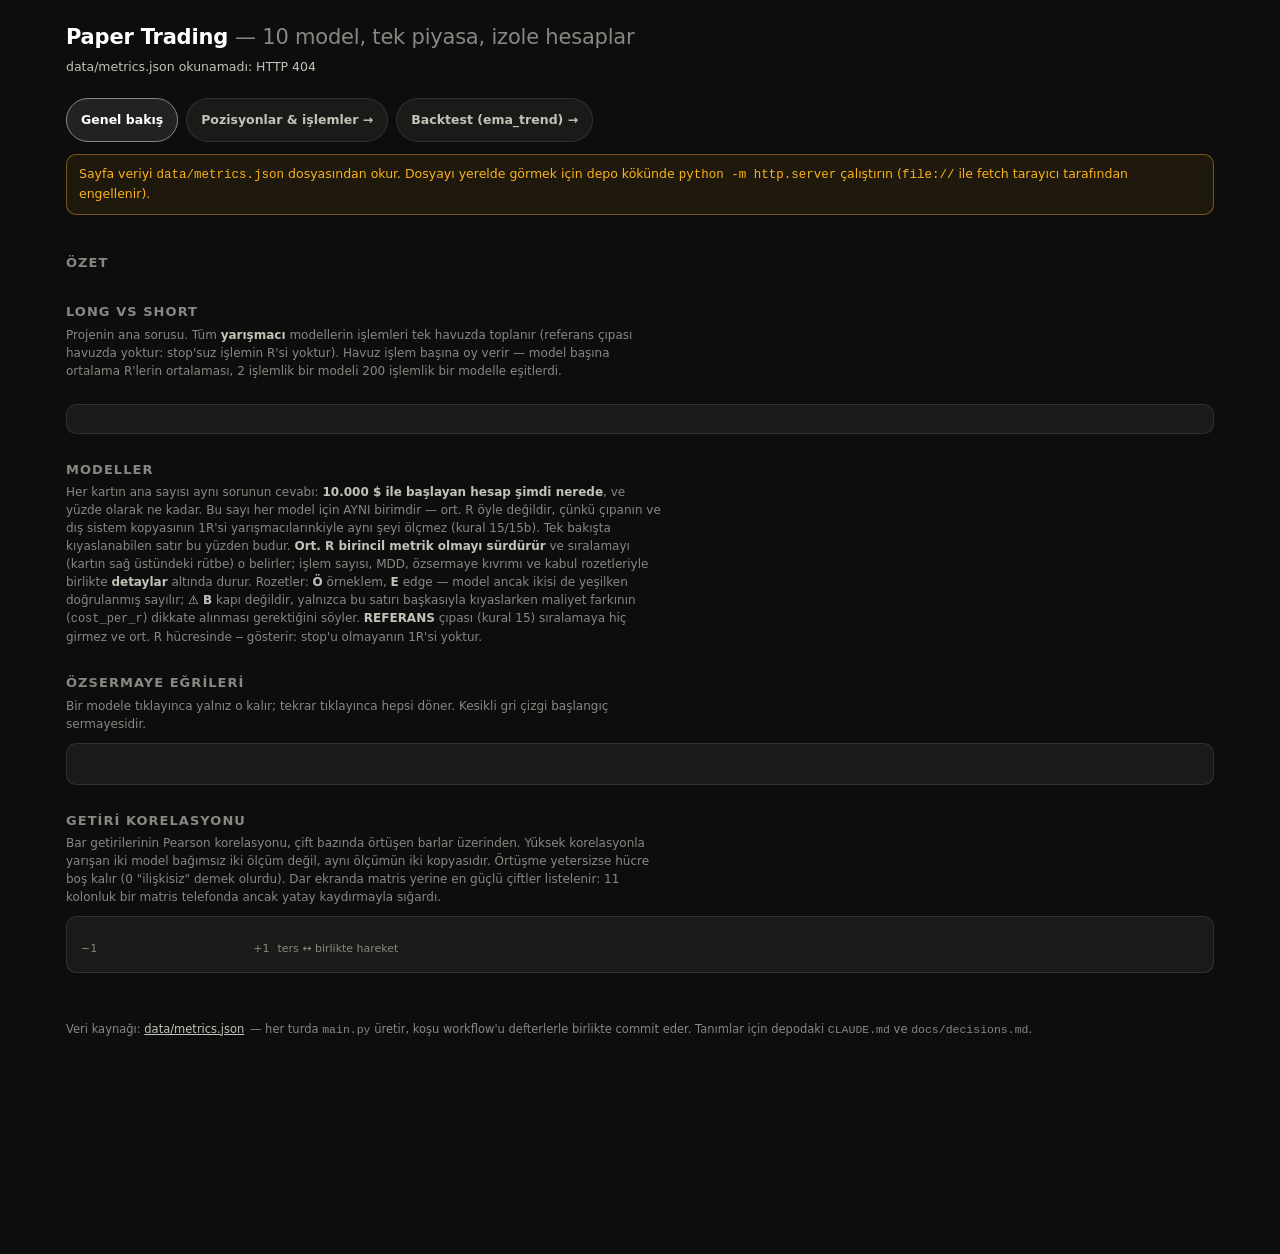
==== docs/index.html @ c072cf9b "Add crypto-paper-bot multi-strategy paper trading measurement framework Ports the project from mugia" ====
<!doctype html>
<html lang="tr">
<head>
<meta charset="utf-8">
<meta name="viewport" content="width=device-width, initial-scale=1, viewport-fit=cover">
<meta name="color-scheme" content="dark">
<meta name="theme-color" content="#0d0d0d">
<link rel="icon" href="data:,">
<title>Paper Trading — model karşılaştırması</title>
<!--
  Statik sayfa. Harici framework yok, build adımı yok, CDN yok: GitHub Pages bu
  dosyayı olduğu gibi sunar ve tek veri kaynağı kardeş dosya data/metrics.json'dır
  (main.py üretir, koşu workflow'u commit eder). Ortak tasarım dili ve yardımcılar
  kardeş dosyalarda durur (shared.css, shared.js) — iki sayfa (bu ve positions.html)
  aynı ölçümü çizer, aynı sayının iki sayfada farklı görünmesi okuyucuya iki ayrı
  ölçüm gibi gelirdi.

  Neden sıfır bağımlılık: sayfa ölçümün YÜZÜ, parçası değil. Bir grafik kütüphanesinin
  sürüm değişikliği ya da CDN kesintisi raporu okunamaz hâle getirebilmemeli; ölçüm
  zaten defterde ve JSON'da durur, burası yalnızca onu çizer.

  İKİ SEVİYE: genel bakış (tüm modeller) ve model detayı. Detay AYNI sayfadadır ve
  adresi `#model=<ad>` hash'idir — böylece tarayıcının geri tuşu, yer imi ve paylaşılan
  link çalışır. Bir yönlendirme kütüphanesi ya da ikinci bir HTML dosyası eklemek,
  "tek dosya, build adımı yok" kuralını bozmadan aynı şeyi yapamazdı.

  Renkler: 8 kategorik slot yalnızca BİLGİLİ yarışmacılara verilir. Referans çıpası
  (kural 15) ve kontrol grubu nötr gri tonlar alır — ikisi de bir "fikir" değil bir
  zemindir ve grafikte de öyle görünmeleri gerekir. Dokuzuncu model üretilmiş yeni bir
  renk almaz; ilk slotun rengini KESİKLİ çizgiyle tekrar kullanır (renk + çizgi deseni
  birlikte kimliği taşır), çünkü 8'den sonra üretilen renkler renk körlüğünde birbirinden
  ayrılamaz.

  MOBİL: yatay kaydırma yoktur. Geniş tablolar (açık pozisyonlar, korelasyon matrisi)
  dar ekranda kart/liste düzenine DÖNÜŞÜR, kaydırma çubuğuna sarılmaz: kritik kolon
  (K/Z) ekran dışına taşarsa sayfa o sayıyı hiç göstermemiş olur. Dokunulabilir her
  öğe en az 44px yüksektedir.
-->
<link rel="stylesheet" href="shared.css">
<style>
  /* Ortak tasarım dili docs/shared.css'tedir (renk paleti, kart/tablo düzeni,
     rozetler, filtre ve sayfalama kontrolleri): iki sayfa da aynı ölçümü çizer ve
     aynı sayının iki sayfada farklı görünmesi okuyucuya iki ayrı ölçüm gibi gelir.
     Burada YALNIZCA bu sayfaya özgü görseller kalır — başka hiçbir yerde karşılığı
     olmayan şeyler: long/short paneli, model kartları, özsermaye grafiği, korelasyon
     ısı haritası ve model detayının üst şeridi. */

  /* ---------------- long vs short ---------------- */
  .ls-grid { display: grid; gap: var(--gap); grid-template-columns: 1fr; }
  .ls-col { background: var(--surface); border: 1px solid var(--hair); border-radius: var(--radius); padding: 14px; min-width: 0; }
  .ls-col.long  { border-top: 3px solid var(--long); }
  .ls-col.short { border-top: 3px solid var(--short); }
  .ls-head { display: flex; align-items: baseline; justify-content: space-between; gap: 8px; margin-bottom: 12px; }
  .ls-name { font-size: 13px; font-weight: 700; letter-spacing: 0.06em; }
  .ls-col.long  .ls-name { color: var(--long); }
  .ls-col.short .ls-name { color: var(--short); }
  .ls-hero { font-size: clamp(27px, 9vw, 34px); font-weight: 650; line-height: 1.05; letter-spacing: -0.02em; font-variant-numeric: tabular-nums; }
  .ls-hero small { font-size: 13px; font-weight: 400; color: var(--ink-muted); margin-left: 6px; letter-spacing: 0; }
  .ls-ci { font-size: 11px; color: var(--ink-muted); font-variant-numeric: tabular-nums; margin-top: 2px; }
  /* Kapı altındaki kırılım satırı: gizlenmez, SOLGUN. Okuyucu satırı görür ama
     ortalamasını model tablosundaki bir ortalamayla aynı ağırlıkta okumaz. */
  tr.below-gate { opacity: 0.55; }
  .gate-mark { font-size: 10px; border: 1px solid var(--ink-muted); border-radius: 4px; padding: 0 3px; color: var(--ink-muted); }
  .ls-tiles { display: grid; grid-template-columns: repeat(2, minmax(0, 1fr)); gap: 10px; margin-top: 14px; }
  .ls-tiles > div { min-width: 0; }
  .verdict { margin-top: var(--gap); }
  .verdict p { margin: 0; color: var(--ink-2); font-size: 13px; }
  .verdict b { color: var(--ink); }

  /* ---------------- model kartları ---------------- */
  .group { margin-top: 22px; }
  .group-head {
    display: flex; align-items: baseline; gap: 8px; flex-wrap: wrap;
    margin: 0 0 8px; padding-bottom: 6px; border-bottom: 1px solid var(--grid);
  }
  .group-name { font-size: 12px; font-weight: 700; letter-spacing: 0.07em; text-transform: uppercase; color: var(--ink-2); }
  .group-note { font-size: 11.5px; color: var(--ink-muted); }
  .mcards { display: grid; gap: 10px; grid-template-columns: 1fr; }
  /* Kart artık bir <a> DEĞİL: içinde katlanır bir bölüm var ve tıklamak onu açmalı,
     sayfayı değiştirmemeli. Detay sayfasına giden bağlantı katlanan bölümün içindedir. */
  .mcard {
    display: flex; flex-direction: column; gap: 8px;
    background: var(--surface); border: 1px solid var(--hair); border-top: 3px solid var(--ink-muted);
    border-radius: var(--radius); padding: 12px; color: inherit; min-width: 0;
  }
  /* Referans ve kontrol satırları grafikte nötr; kartta da öyle görünürler. Çıpa
     ayrıca KESİKLİ kenarlıkla ayrışır: aynı sütunda yarışmıyor (kural 15). */
  .mcard.reference { border-style: dashed; background: rgba(255,255,255,0.028); }

  /* Ana sayı: 10.000 $ ile başlayan hesap NEREDE. Yüzde onun yanında durur — ikisi
     ayrı satırlara konsaydı "ne kadar" ile "ne kadarı" ayrı iki soru gibi okunurdu. */
  .mcard-eq { display: flex; align-items: baseline; gap: 10px; flex-wrap: wrap; }
  .mcard-eq b {
    font-size: clamp(26px, 8vw, 32px); font-weight: 650; letter-spacing: -0.02em;
    font-variant-numeric: tabular-nums; line-height: 1.1;
  }
  .mcard-eq .eq-pct { font-size: 15px; font-weight: 650; font-variant-numeric: tabular-nums; }
  .mcard-eq .eq-base { color: var(--ink-muted); font-size: 11px; width: 100%; }
  /* Dokunma hedefi en az 44px (mobil öncelikli tasarım sözü). */
  .mcard details > summary {
    list-style: none; cursor: pointer; color: var(--ink-muted); font-size: 12px;
    display: flex; align-items: center; gap: 6px; min-height: 44px; user-select: none;
  }
  .mcard details > summary::-webkit-details-marker { display: none; }
  .mcard details > summary::before { content: "▸"; font-size: 10px; transition: transform .12s ease; }
  .mcard details[open] > summary::before { transform: rotate(90deg); }
  .mcard details > summary:hover, .mcard details > summary:focus-visible { color: var(--ink); outline: none; }
  .mcard details > summary:focus-visible { box-shadow: 0 0 0 2px var(--ink-muted); border-radius: 6px; }
  .mcard-fold { display: flex; flex-direction: column; gap: 8px; padding-top: 2px; }
  .mcard-more {
    display: inline-block; font-size: 12px; color: var(--ink-2); text-decoration: none;
    border: 1px solid var(--hair); border-radius: 8px; padding: 9px 10px; min-height: 44px;
    box-sizing: border-box; line-height: 24px;
  }
  .mcard-more:hover, .mcard-more:focus-visible { border-color: var(--axis); color: var(--ink); outline: none; }
  .mcard-top { display: flex; align-items: flex-start; justify-content: space-between; gap: 8px; }
  .mcard-name { font-weight: 650; font-size: 14px; overflow-wrap: anywhere; }
  .mcard-rank { color: var(--ink-muted); font-size: 11.5px; font-variant-numeric: tabular-nums; white-space: nowrap; }
  .mcard-row { display: flex; flex-wrap: wrap; gap: 4px 14px; font-size: 12px; color: var(--ink-2); font-variant-numeric: tabular-nums; }
  .mcard-row span { color: var(--ink-muted); }
  .mcard-spark { margin-top: auto; }
  .mcard-spark svg { display: block; width: 100%; height: 34px; overflow: visible; }

  /* ---------------- rozet gerekçesi (seviye 2) ---------------- */
  .tipbox {
    margin-top: 10px; border: 1px solid var(--hair); border-left: 3px solid var(--ink-muted);
    border-radius: 8px; background: var(--surface-2); padding: 10px 12px;
    font-size: 12px; color: var(--ink-2); white-space: pre-wrap; overflow-wrap: anywhere;
  }
  .tipbox.warn { border-left-color: var(--warning); }

  /* ---------------- grafik ---------------- */
  .legend { display: flex; flex-wrap: wrap; gap: 6px; margin-top: 12px; }
  .lg {
    display: inline-flex; align-items: center; gap: 6px; font-size: 11.5px; color: var(--ink-2);
    border: 1px solid var(--hair); background: var(--surface-2); border-radius: 999px;
    padding: 0 12px; cursor: pointer; min-height: var(--touch); font-family: inherit;
  }
  .lg:hover { border-color: var(--axis); }
  .lg[aria-pressed="true"] { color: var(--ink); border-color: var(--ink-muted); }
  .lg.dim { opacity: 0.38; }
  .lg i { width: 14px; height: 0; border-top-width: 2px; border-top-style: solid; display: inline-block; }
  .chart-wrap { position: relative; }
  svg { display: block; width: 100%; height: auto; overflow: visible; }
  .tip {
    position: absolute; pointer-events: none; z-index: 5; min-width: 120px; max-width: 86%;
    background: #000; border: 1px solid var(--axis); border-radius: 8px; padding: 8px 10px;
    font-size: 11.5px; color: var(--ink-2); box-shadow: 0 6px 22px rgba(0,0,0,0.6);
    font-variant-numeric: tabular-nums; opacity: 0; transition: opacity .09s;
  }
  .tip.show { opacity: 1; }
  .tip .t-h { color: var(--ink); font-weight: 600; margin-bottom: 5px; }
  .tip .t-r { display: flex; justify-content: space-between; gap: 12px; }
  .tip .t-r i { width: 9px; height: 9px; border-radius: 2px; display: inline-block; margin-right: 6px; }

  /* ---------------- seviye 2: üst şerit ---------------- */
  .crumb { display: flex; align-items: center; gap: 10px; flex-wrap: wrap; padding-top: 18px; }
  .back {
    display: inline-flex; align-items: center; gap: 7px; min-height: var(--touch); padding: 0 14px;
    border: 1px solid var(--hair); border-radius: 999px; background: var(--surface);
    color: var(--ink-2); font: 600 12.5px/1 var(--font); text-decoration: none; cursor: pointer;
  }
  .back:hover { border-color: var(--axis); color: var(--ink); }
  .detail-title { display: flex; align-items: center; gap: 6px; flex-wrap: wrap; }
  .detail-title h1 { margin: 0; font-size: clamp(18px, 5.5vw, 22px); }
  .strip { display: grid; gap: 10px; grid-template-columns: repeat(2, minmax(0, 1fr)); }
  .strip > div {
    background: var(--surface); border: 1px solid var(--hair); border-radius: 8px;
    padding: 10px 11px; min-width: 0;
  }

  /* ---------------- korelasyon ---------------- */
  table.heat { border-collapse: collapse; width: 100%; table-layout: fixed; font-size: 10.5px; }
  table.heat th, table.heat td { padding: 2px; text-align: center; }
  table.heat th.col { height: 84px; vertical-align: bottom; padding-bottom: 6px; }
  table.heat th.col span { display: inline-block; writing-mode: vertical-rl; transform: rotate(180deg); color: var(--ink-muted); font-weight: 500; }
  /* Satır etiketi KIRPILMAZ: `overflow: hidden` ile kesmek "downtrend_rally"yi
     "downtrend_ra" yapıp hangi modelin satırı olduğunu okunamaz kılıyordu. */
  table.heat th.rowh {
    text-align: right; padding-right: 7px; color: var(--ink-2); font-weight: 500;
    width: 13ch; white-space: normal; overflow-wrap: anywhere; line-height: 1.25;
  }
  table.heat td div {
    width: 100%; height: 28px; display: flex; align-items: center; justify-content: center;
    border-radius: 3px; font-variant-numeric: tabular-nums;
  }
  .scale { display: flex; align-items: center; gap: 8px; margin-top: 10px; font-size: 11px; color: var(--ink-muted); flex-wrap: wrap; }
  .scale .bar { height: 8px; width: 140px; max-width: 40vw; border-radius: 4px; }
  .pairs { display: grid; gap: 6px; }
  .pair {
    display: flex; align-items: center; justify-content: space-between; gap: 10px;
    border: 1px solid var(--hair); border-radius: 8px; background: var(--surface); padding: 9px 11px;
    font-size: 12.5px;
  }
  .pair span { color: var(--ink-2); overflow-wrap: anywhere; }
  .pair b { font-variant-numeric: tabular-nums; white-space: nowrap; }

  /* Bu sayfanın tablo/kart kırılımı: tablo düzeni yalnızca 11 kolonun hiçbiri
     kırpılmadan sığdığı genişlikte açılır. Eşik ölçülerek seçildi: uç değerlerle
     (yedi haneli miktar, sekiz ondalıklı fiyat) tablo ~1040px istiyor; altında kart
     düzeni kalır ve sayfa yatay kaymaz. */
  .wide { display: none; }

  @media (min-width: 560px) {
    .mcards { grid-template-columns: repeat(2, minmax(0, 1fr)); }
    .ls-tiles { grid-template-columns: repeat(3, 1fr); }
  }
  @media (min-width: 760px) {
    .ls-grid { grid-template-columns: 1fr 1fr; }
  }
  @media (min-width: 900px) {
    .mcards { grid-template-columns: repeat(3, minmax(0, 1fr)); }
  }
  @media (min-width: 1060px) {
    .wide { display: block; }
    .narrow { display: none; }
  }
  @media (prefers-reduced-motion: reduce) { .tip { transition: none; } }
</style>
</head>
<body>
<div class="wrap">

  <header class="top">
    <h1>Paper Trading <span>— 10 model, tek piyasa, izole hesaplar</span></h1>
    <p class="sub" id="stamp">yükleniyor…</p>
    <div class="chips" id="chips"></div>
    <nav class="nav">
      <a href="index.html" aria-current="page">Genel bakış</a>
      <a href="positions.html">Pozisyonlar &amp; işlemler →</a>
      <!-- Backtest AYRI bir sayfadır ve bu sayfanın "tek veri kaynağı metrics.json"
           sözleşmesine dokunmaz: orada geçmiş bir pencerede ölçülmüş bir DENEME durur,
           burada canlıda biriken defter. İkisini aynı tabloda göstermek, bir tahmini
           bir denetim iziyle aynı statüde sunardı. -->
      <a href="backtest.html">Backtest (ema_trend) →</a>
    </nav>
    <div id="banner"></div>
  </header>

  <!-- ======================= SEVİYE 1 — GENEL BAKIŞ ======================= -->
  <main id="level-overview">

    <section id="sec-summary">
      <h2>Özet</h2>
      <div class="sum-grid" id="summary"></div>
    </section>

    <section id="sec-ls">
      <h2>Long vs Short</h2>
      <p class="note">
        Projenin ana sorusu. Tüm <b>yarışmacı</b> modellerin işlemleri tek havuzda toplanır
        (referans çıpası havuzda yoktur: stop'suz işlemin R'si yoktur). Havuz işlem başına
        oy verir — model başına ortalama R'lerin ortalaması, 2 işlemlik bir modeli 200
        işlemlik bir modelle eşitlerdi.
      </p>
      <div class="ls-grid" id="ls"></div>
      <div class="verdict card" id="verdict"></div>
    </section>

    <section id="sec-models">
      <h2>Modeller</h2>
      <p class="note">
        Her kartın ana sayısı aynı sorunun cevabı: <b>10.000 $ ile başlayan hesap şimdi
        nerede</b>, ve yüzde olarak ne kadar. Bu sayı her model için AYNI birimdir — ort. R
        öyle değildir, çünkü çıpanın ve dış sistem kopyasının 1R'si yarışmacılarınkiyle aynı
        şeyi ölçmez (kural 15/15b). Tek bakışta kıyaslanabilen satır bu yüzden budur.
        <b>Ort. R birincil metrik olmayı sürdürür</b> ve sıralamayı (kartın sağ üstündeki
        rütbe) o belirler; işlem sayısı, MDD, özsermaye kıvrımı ve kabul rozetleriyle birlikte
        <b>detaylar</b> altında durur. Rozetler: <b>Ö</b> örneklem, <b>E</b> edge — model
        ancak ikisi de yeşilken doğrulanmış sayılır; <b>⚠ B</b> kapı değildir, yalnızca bu
        satırı başkasıyla kıyaslarken maliyet farkının (<code>cost_per_r</code>) dikkate
        alınması gerektiğini söyler. <b>REFERANS</b> çıpası (kural 15) sıralamaya hiç girmez
        ve ort. R hücresinde <code>—</code> gösterir: stop'u olmayanın 1R'si yoktur.
      </p>
      <div id="groups"></div>
    </section>

    <section id="sec-equity">
      <h2>Özsermaye eğrileri</h2>
      <p class="note">Bir modele tıklayınca yalnız o kalır; tekrar tıklayınca hepsi döner. Kesikli gri çizgi başlangıç sermayesidir.</p>
      <div class="card">
        <div class="chart-wrap" id="equity-wrap">
          <svg id="equity" role="img" aria-label="Model özsermaye eğrileri"></svg>
          <div class="tip" id="equity-tip"></div>
        </div>
        <div class="legend" id="equity-legend"></div>
      </div>
    </section>

    <section id="sec-corr">
      <h2>Getiri korelasyonu</h2>
      <p class="note">
        Bar getirilerinin Pearson korelasyonu, çift bazında örtüşen barlar üzerinden. Yüksek
        korelasyonla yarışan iki model bağımsız iki ölçüm değil, aynı ölçümün iki kopyasıdır.
        Örtüşme yetersizse hücre boş kalır (0 "ilişkisiz" demek olurdu). Dar ekranda matris
        yerine en güçlü çiftler listelenir: 11 kolonluk bir matris telefonda ancak yatay
        kaydırmayla sığardı.
      </p>
      <div class="card">
        <div class="wide" id="corr-matrix"></div>
        <div class="narrow" id="corr-pairs"></div>
        <div class="scale" id="corr-scale-wrap">
          <span>−1</span><div class="bar" id="corr-scale"></div><span>+1</span>
          <span>ters ↔ birlikte hareket</span>
        </div>
      </div>
    </section>

    <section id="sec-scalp" hidden>
      <h2>Scalp katmanı — 15 dakika</h2>
      <p class="note">
        <b>Bu tablo yukarıdakiyle AYNI YARIŞ DEĞİLDİR.</b> Scalp modelleri 15 dakikalık barda,
        sabit 14 sembollük bir evrende ve kendi defterlerinde koşar
        (<code>data/metrics_scalp.json</code>); 4 saatlik modellerle aynı tabloda sıralamak,
        zaman dilimi farkını bir performans farkı gibi gösterirdi. Katman İÇİ kıyas ise tam
        olarak tasarımın amacıdır ve üç eksende okunur:
      </p>
      <p class="note">
        <b>Adaptasyonun katkısı</b> — <b>scalp_bandit</b> kollar arasındaki tahsisi öğrenir,
        <b>scalp_fixed</b> aynı kolları eşit ağırlıkla oynar.<br>
        <b>Çıkış yönetiminin katkısı</b> — <b>scalp_managed</b>, scalp_fixed'in ikizidir:
        aynı kol, aynı tur, aynı çekiliş; tek farkı üç aşamalı çıkış yönetimi (1R'da stop
        girişe, 1.5R'da yarısı kapanır ve stop oraya çekilir, sonra kazancın en çok yarısını
        geri veren takip).<br>
        <b>Ev kurallarının katkısı</b> — <b>vwap_managed</b>, kopya modelin sinyalini ev
        kurallarıyla (risk boyutlandırma, %1 stop tabanı, 1.5R kapısı) oynar.
      </p>
      <p class="note" id="scalp-stamp"></p>
      <div class="card wide" id="scalp-models"></div>
      <div class="rows narrow" id="scalp-models-cards"></div>
      <div id="scalp-replicas"></div>
      <h3 class="sub">Kol kırılımı</h3>
      <p class="note">
        Hangi kolun kaç işlem yaptığı ve ne ürettiği. Tahsisi öğrenen modelde kol dağılımının
        eşitten sapması beklenir; kontrol modelinde sapmaması. Taban tahsis (%5) hiçbir kolun
        sıfıra düşmemesini garanti eder — susturulan kol bir daha ölçülemez.
      </p>
      <div id="scalp-arms"></div>
      <h3 class="sub">Sembol kırılımı</h3>
      <p class="note">
        Kayma varsayımı (<code>slippage_base</code>) evrendeki her sembol için tek bir sayıdır.
        İnce kitapta işlem gören bir sembolün <code>cost_per_r</code> kolonu diğerlerinden
        belirgin biçimde ayrışıyorsa, varsayım orada tutmuyor demektir ve o satırın sonucu
        yorumlanmadan önce bu bilinmelidir.
      </p>
      <div id="scalp-symbols"></div>
      <h3 class="sub">Çıkış kuralı kırılımı</h3>
      <p class="note">
        Üç aşamalı çıkış yönetiminin katkısı (modeller 13/14/15), üç aşamanın kaç kez
        tetiklendiği bilinmeden okunamaz. <code>stop</code> = ilk stop aldı (hiç hareket
        etmedi), <code>stop:breakeven</code> / <code>stop:partial</code> /
        <code>stop:giveback</code> = o kuralın çektiği stop aldı,
        <code>signal:time_stop</code> = zaman stop'u, <code>tp</code> = hedef.
        <b>Birimi DİLİMDİR, pozisyon değil:</b> kısmi çıkışlı bir pozisyon iki gruba birden
        düşer, yani buradaki işlem sayıları model tablosundan büyük olabilir.
      </p>
      <div id="scalp-exit-rules"></div>
    </section>

  </main>

  <!-- ======================= SEVİYE 2 — MODEL DETAYI ======================= -->
  <main id="level-detail" hidden>

    <div class="crumb">
      <a class="back" href="#" id="back">← tüm modeller</a>
      <div class="detail-title" id="detail-title"></div>
    </div>

    <section id="sec-detail-strip">
      <h2>Özet</h2>
      <div class="strip" id="detail-strip"></div>
      <div id="detail-flags" style="margin-top:10px"></div>
      <div id="detail-tip"></div>
    </section>

    <section id="sec-detail-ls">
      <h2>Bu modelin long / short kırılımı</h2>
      <p class="note">
        Yön bazlı Sharpe tek bakiyeyi bölerek değil, o yöndeki işlemlerin <b>R cinsinden</b>
        dizisinden gelir; hesap düzeyi Sharpe ayrı durur ve iki yönün toplamı değildir.
        Maliyet ölçeği kolonları (stop mesafesi, R başına maliyet) yön bazında burada okunur.
      </p>
      <div class="ls-grid" id="detail-ls"></div>
    </section>

    <section id="sec-detail-open">
      <h2>Açık pozisyonlar</h2>
      <p class="note">
        Gerçekleşmemiş K/Z <b>çıkış maliyeti hariçtir</b>: pozisyon kapanmadı, çıkış fiyatı ve
        komisyonu bilinmiyor (brüt fiyat farkı − giriş komisyonu + funding). Güncel fiyat
        turun <code>as_of</code> barının kapanışıdır.
      </p>
      <div id="detail-open"></div>
    </section>

    <section id="sec-detail-trades">
      <h2>Kapanmış işlemler</h2>
      <p class="note" id="detail-trades-note"></p>
      <div class="controls" id="detail-filter"></div>
      <div id="detail-trades"></div>
      <div class="pager" id="detail-pager"></div>
    </section>

    <section id="sec-detail-equity">
      <h2>Bu modelin özsermaye eğrisi</h2>
      <div class="card">
        <p class="empty" id="detail-equity-empty" hidden>Bu model için henüz özsermaye kaydı yok.</p>
        <div class="chart-wrap" id="detail-equity-wrap">
          <svg id="detail-equity" role="img" aria-label="Modelin özsermaye eğrisi"></svg>
          <div class="tip" id="detail-equity-tip"></div>
        </div>
      </div>
    </section>

  </main>

  <footer>
    Veri kaynağı: <a href="data/metrics.json">data/metrics.json</a> — her turda
    <code>main.py</code> üretir, koşu workflow'u defterlerle birlikte commit eder.
    Tanımlar için depodaki <code>CLAUDE.md</code> ve <code>docs/decisions.md</code>.
    <span id="foot-extra"></span>
  </footer>

</div>

<!-- Ortak yardımcılar: biçimlendirme, çıkış sebebi etiketleri, renk/kimlik ataması,
     yük okuma. Tek kopya docs/shared.js'tedir — aynı sayının iki sayfada farklı
     yuvarlanması okuyucuya iki ayrı ölçüm gibi gelirdi. Klasik script: buradaki
     tanımlar aşağıdaki satır içi script'ten görünür, build adımı yok. -->
<script src="shared.js"></script>
<script>
"use strict";


/* ------------------------------------------------------------------ *
 * Tez grupları (seviye 1). Modeli hangi SORUYU sorduğuna göre
 * kümeler: iki trend modelini yan yana okumak, ortalamaya dönüş
 * modelinin yanında okumaktan farklı bir şey söyler.
 *
 * Listede olmayan bir model SESSİZCE DÜŞMEZ, "Gruplanmamış" başlığına
 * düşer: yeni bir model eklendiğinde sayfadan kaybolması, tam da
 * kural 6'nın ("küme tüm modeller için aynı") engellemek istediği şey.
 * ------------------------------------------------------------------ */
const GROUPS = [
  { label: "Trend & Momentum", note: "fiyatın yönünde devam tezi", models: ["trend", "momentum"] },
  { label: "Ortalamaya Dönüş", note: "aşırılığın geri çekilmesi tezi", models: ["meanrev", "avwap"] },
  { label: "Kırılım & Tuzak", note: "sıkışma, başarısız kırılım, kesişim", models: ["squeeze", "failed_breakout", "confluence"] },
  { label: "Sadece Short", note: "yalnızca short yönde işlem açar", models: ["downtrend_rally"] },
  { label: "Meta", note: "diğer modellerin o turdaki sinyallerini okur (kural 4)", models: ["ensemble"] },
];
const REFERENCE_GROUP = {
  label: "Referans",
  note: "yarışmacı değil zemin: çıpa (kural 15) ve bilgisiz kontrol grubu",
  models: ["buyhold", "random_ctrl"],
};

/* Model -> {color, dash, kind}; atama docs/shared.js::assignStyles'ta. */
let STYLE = {};

/* ------------------------------------------------------------------ *
 * Durum: tek veri yükü + iki seviyenin görünüm durumu
 * ------------------------------------------------------------------ */
let DATA = null;
let MODELS = {};              // model -> metrics satırı
let FLAGS = {};               // model -> acceptance bayrakları
let isolated = null;          // seviye 1 eğri izolasyonu
let overviewScroll = 0;       // detaydan dönüşte okuyucunun bıraktığı yer
let entryWasDetail = false;   // sayfaya doğrudan #model=... ile mi girildi
const TRADE_PAGE_SIZE = 20;
let detailView = { model: null, filter: "all", page: 0, tip: null };

/* ------------------------------------------------------------------ *
 * Yükleme
 * ------------------------------------------------------------------ */
entryWasDetail = !!hashModel();

fetchPayload("data/metrics.json")
  .then(render)
  .catch((err) => {
    el("stamp").textContent = "data/metrics.json okunamadı: " + err.message;
    el("banner").innerHTML =
      '<div class="banner">Sayfa veriyi <code>data/metrics.json</code> dosyasından okur. ' +
      'Dosyayı yerelde görmek için depo kökünde <code>python -m http.server</code> çalıştırın ' +
      '(<code>file://</code> ile fetch tarayıcı tarafından engellenir).</div>';
  });

function render(d) {
  DATA = d;
  const models = (d.models || []).map((m) => m.model || m.name);
  const benchmarks = d.benchmarks || [];
  const controlModel = (d.acceptance || {}).control_model || null;
  STYLE = assignStyles(models, benchmarks, controlModel);
  MODELS = {};
  for (const m of (d.models || [])) MODELS[m.model || m.name] = m;
  FLAGS = {};
  for (const f of ((d.acceptance || {}).models || [])) FLAGS[f.model] = f;

  renderHeader(d);
  renderSummary(d);
  renderLongShort(d);
  renderGroups(d);
  renderEquity(d);
  renderCorrelation(d);
  loadScalp();

  window.addEventListener("hashchange", route);
  el("back").addEventListener("click", (ev) => {
    ev.preventDefault();
    // Doğrudan bir model linkiyle girildiyse `history.back()` siteden ÇIKARDI.
    if (entryWasDetail) { entryWasDetail = false; location.replace("#"); } else { history.back(); }
  });
  route();
}


/* ------------------------------------------------------------------ *
 * SCALP KATMANI (15 dakika) — AYRI yük, AYRI bölüm
 *
 * İkinci bir fetch, çünkü iki katman ayrı turlarda koşar ve ayrı dosyalara
 * yazar (config.yaml > layers): tek dosyada birleştirmek, 15 dakikada bir
 * koşan katmanın 4 saatlik raporu da her seferinde yeniden yazması demekti.
 * Dosya yoksa (katman henüz hiç koşmadı, fork) bölüm sessizce gizli kalır —
 * eksik bir dosya bir arıza değil, henüz olmayan bir ölçümdür.
 *
 * Scalp modelleri ana tabloya HİÇBİR KOŞULDA karışmaz: zaman dilimi farkı
 * doğrudan kıyası yanıltıcı yapar.
 * ------------------------------------------------------------------ */
function loadScalp() {
  fetchPayload("data/metrics_scalp.json")
    .then((d) => { if (d) renderScalp(d); })
    .catch(() => { /* katman henüz koşmadı: bölüm gizli kalır */ });
}

const SCALP_COLUMNS = ["model", "işlem", "ort. R", "medyan R", "kazanma", "toplam R", "getiri", "cost/R", "stop %"];

function scalpRow(model) {
  const total = model.total || {};
  const account = model.account || {};
  return [
    ["", esc(model.name || model.model)],
    ["", total.trades ?? DASH],
    [signClass(total.avg_r), fmtSigned(total.avg_r)],
    [signClass(total.median_r), fmtSigned(total.median_r)],
    ["", pct(total.win_rate)],
    [signClass(total.total_r), fmtSigned(total.total_r, 1)],
    [signClass(account.total_return), pctSigned(account.total_return)],
    ["", fmt(total.cost_per_r, 3)],
    ["", pctRaw(total.avg_stop_distance_pct)],
  ];
}

function renderScalp(d) {
  el("sec-scalp").hidden = false;
  /* Kopya modeller (is_replica) yarışmacı DEĞİLDİR: sabit teminat ve kendi kaldıraçlarıyla
     koşarlar, yani 1R'leri yarışmacılarınkiyle aynı birim değildir. Aynı tabloya koymak
     okuyucuya olmayan bir kıyas sunardı — bu yüzden ayrı bir bölümde dururlar. Ölçüt
     satırın kendi bayrağıdır, ad değil: yükün `replicas` listesi yalnızca yedektir. */
  const replicaNames = d.replicas || [];
  const all = d.models || [];
  const isReplica = (m) => !!m.is_replica || replicaNames.includes(m.name || m.model);
  const models = all.filter((m) => !isReplica(m));
  const replicas = all.filter(isReplica);

  el("scalp-stamp").innerHTML =
    "Son tur <b>" + esc(shortTs(d.as_of)) + "</b> — bar " + esc((d.settings || {}).timeframe || "15m") +
    ", " + (d.universe_size ?? DASH) + " sembol, stop tavanı " +
    fmt((d.settings || {}).max_stop_atr_multiple, 1) + "×ATR.";

  el("scalp-models").innerHTML = '<table class="grid"><thead><tr>' +
    SCALP_COLUMNS.map((c) => "<th>" + esc(c) + "</th>").join("") + "</tr></thead><tbody>" +
    models.map((m) => '<tr class="data">' + scalpRow(m).map(([cls, v]) =>
      '<td class="' + cls + '">' + v + "</td>").join("") + "</tr>").join("") +
    "</tbody></table>";

  /* Dar ekranda tablo yerine kart: 9 kolon telefonda ancak yatay kaydırmayla sığardı. */
  el("scalp-models-cards").innerHTML = models.map((m) => {
    const total = m.total || {}, account = m.account || {};
    const fields = [
      ["işlem", total.trades ?? DASH],
      ["kazanma", pct(total.win_rate)],
      ["toplam R", fmtSigned(total.total_r, 1)],
      ["getiri", pctSigned(account.total_return)],
      ["cost/R", fmt(total.cost_per_r, 3)],
      ["stop %", pctRaw(total.avg_stop_distance_pct)],
    ];
    return '<article class="row">' +
      '<div class="row-top"><div><span class="row-sym">' + esc(m.name || m.model) + "</span></div>" +
      '<div style="text-align:right"><div class="row-val ' + signClass(total.avg_r) + '">' +
      fmtSigned(total.avg_r) + "R</div><div class=\"row-val-sub\">ort. R</div></div></div>" +
      '<div class="row-grid">' + fields.map(([k, v]) =>
        "<div><span>" + esc(k) + '</span> <b><span class="nw">' + esc(String(v)) + "</span></b></div>").join("") +
      "</div></article>";
  }).join("");

  el("scalp-replicas").innerHTML = replicas.length
    ? '<h3 class="sub">Referans (dış sistem)</h3>' +
      '<p class="note">Bu satır <b>yarışmacı değildir</b> ve ortalama R sıralamasına girmez: ' +
      "sabit teminat ve kendi kaldıracıyla koşar, yani 1R'si yukarıdaki modellerinkiyle " +
      "aynı birim değildir. Maliyet ölçeği kolonları (<code>cost/R</code>, " +
      "<code>stop %</code>) bu yüzden boştur — R başına maliyet ancak ortak risk birimiyle " +
      'koşan satırlar arasında bir kıyas ölçüsüdür. Taşıdığı bilgi sıralamada değil, ' +
      '<b>hesap düzeyi getirisinde</b>: dış sistem bizim maliyet, kayma, funding ve ' +
      'likidasyon varsayımlarımız altında ne yapardı? Likidasyon modellemesi korunur — ' +
      'kapatmak kopyayı haksız biçimde iyi gösterirdi.</p>' +
      '<div class="card wide"><table class="grid"><thead><tr>' +
      SCALP_COLUMNS.map((c) => "<th>" + esc(c) + "</th>").join("") + "</tr></thead><tbody>" +
      replicas.map((m) => '<tr class="data">' + scalpRow(m).map(([cls, v]) =>
        '<td class="' + cls + '">' + v + "</td>").join("") + "</tr>").join("") +
      "</tbody></table></div>"
    : "";

  // Kapı, kırılımı ÜRETEN yükten okunur (base yükünün değil): iki katmanın eşiği
  // bugün aynı olsa da birinden okuyup diğerine uygulamak sessiz bir bağ olurdu.
  const gate = num((d.acceptance || {}).min_trades);
  renderBreakdown("scalp-arms", (d.breakdowns || {}).arm, "kol", gate);
  renderBreakdown("scalp-symbols", (d.breakdowns || {}).symbol, "sembol", gate);
  renderBreakdown("scalp-exit-rules", (d.breakdowns || {}).exit_rule, "çıkış kuralı", gate);
}

const BREAKDOWN_COLUMNS = ["işlem", "ort. R", "ort. R aralığı", "kazanma", "toplam R", "cost/R"];

/* Kırılım grubu, örneklem kapısını (acceptance.min_trades) MODEL SATIRIYLA aynı
   ölçütle geçmek zorundadır. Geçmeyen satır gizlenmez — base katmanının ölçütü zaten
   "n=30'a ulaşılabiliyor mu" (karar 33) — ama SOLGUN çizilir ve işlem sayısının yanına
   kapı işareti konur. Gerekçe projenin kendi geçmişidir: karar 27 (saat hipotezi) ve
   karar 28 (kayıp serisi) tam olarak bir kırılım grubunun ortalamasına bakıp kural
   yazma denemeleriydi; ikisi de daha uzun örneklemde çürüdü. Grup ortalamasını
   örneklemsiz göstermek o hatayı arayüzün içine yerleştirmek olurdu. */
function renderBreakdown(hostId, byModel, label, gate) {
  const host = el(hostId);
  if (!byModel || !Object.keys(byModel).length) {
    host.innerHTML = '<p class="empty">Henüz kırılım üretecek kapanmış işlem yok.</p>';
    return;
  }
  host.innerHTML = Object.keys(byModel).sort().map((model) => {
    const groups = byModel[model] || {};
    const names = Object.keys(groups).sort();
    if (!names.length) {
      return '<div class="card"><b>' + esc(model) + "</b> — henüz kapanmış işlem yok.</div>";
    }
    /* Kırılım her zaman tablo: satır sayısı az (5 kol / 14 sembol) ve kolonlar dar,
       dar ekranda da okunur. Kaydırma kabı yalnızca gerekirse devreye girer. */
    return '<div class="card"><b>' + esc(model) + "</b>" +
      '<div style="overflow-x:auto"><table class="grid"><thead><tr><th>' + esc(label) + "</th>" +
      BREAKDOWN_COLUMNS.map((c) => "<th>" + esc(c) + "</th>").join("") + "</tr></thead><tbody>" +
      names.map((name) => {
        const g = groups[name] || {};
        const n = num(g.trades);
        const short = gate !== null && gate !== undefined && n !== null && n < gate;
        return '<tr class="data' + (short ? " below-gate" : "") + '"><td>' + esc(name) + "</td>" +
          "<td>" + (g.trades ?? DASH) + (short ? ' <span class="gate-mark" title="örneklem kapısının altında: bu ortalama bir ölçüm değil">Ö</span>' : "") + "</td>" +
          '<td class="' + signClass(g.avg_r) + '">' + fmtSigned(g.avg_r) + "</td>" +
          "<td>" + ciBand(g.avg_r_ci_low, g.avg_r_ci_high) + "</td>" +
          "<td>" + pct(g.win_rate) + "</td>" +
          '<td class="' + signClass(g.total_r) + '">' + fmtSigned(g.total_r, 1) + "</td>" +
          "<td>" + fmt(g.cost_per_r, 3) + "</td></tr>";
      }).join("") + "</tbody></table></div></div>" +
      (gate ? '<p class="note">Ö = örneklem kapısının altında (n &lt; ' + gate +
        "): satır gizlenmez ama ortalaması bir ölçüm değil gürültüdür.</p>" : "");
  }).join("");
}

/* ---------------------------- yönlendirme ---------------------------- */
function hashModel() {
  const match = /^#model=(.+)$/.exec(location.hash || "");
  return match ? decodeURIComponent(match[1]) : null;
}
const modelHref = (model) => "#model=" + encodeURIComponent(model);

function route() {
  const model = hashModel();
  const overview = el("level-overview");
  const detail = el("level-detail");

  if (model) {
    // Detaya geçmeden önce okuyucunun bıraktığı yer saklanır; geri dönüşte oraya
    // dönmek, uzun bir kart listesinde "hangi karta basmıştım" sorusunu ortadan kaldırır.
    if (!overview.hidden) overviewScroll = window.scrollY;
    overview.hidden = true;
    detail.hidden = false;
    renderDetail(model);
    window.scrollTo(0, 0);
    document.title = model + " — Paper Trading";
    return;
  }
  detail.hidden = true;
  overview.hidden = false;
  document.title = "Paper Trading — model karşılaştırması";
  // Grafik gizliyken çizilemez (genişliği 0'dır): geri dönüşte yeniden çizilir.
  equityChart.redraw();
  window.scrollTo(0, overviewScroll);
  overviewScroll = 0;
}

/* ---------------------------- başlık ---------------------------- */
function renderHeader(d) {
  el("stamp").innerHTML =
    "değerlendirilen son kapanmış bar <b>" +
    esc((d.as_of || "").slice(0, 16).replace("T", " ") || DASH) + " UTC</b>" +
    " · üretim " + esc((d.generated_at || "").slice(0, 16).replace("T", " ")) + " UTC";

  const s = d.settings || {};
  const a = d.activity || {};
  const chips = [
    ["evren", (d.universe_size ?? DASH) + " sembol"],
    ["bar", s.timeframe ?? DASH],
    ["risk/işlem", s.risk_per_trade != null ? pct(s.risk_per_trade, 0) : DASH],
    ["kaldıraç tavanı", (s.leverage_cap ?? DASH) + "x"],
    ["komisyon", s.fee_rate != null ? pct(s.fee_rate, 2) : DASH],
    ["kayma", s.slippage_base != null ? pct(s.slippage_base, 2) : DASH],
    ["son 24s", (a.opened ?? 0) + " açılan / " + (a.closed ?? 0) + " kapanan"],
  ];
  el("chips").innerHTML = chips
    .map(([k, v]) => '<span class="chip">' + esc(k) + " <b>" + esc(v) + "</b></span>")
    .join("");

  const warnings = [];
  if (d.dry_run) warnings.push("Bu rapor bir <b>--dry-run</b> turundan üretilmiş: defter ilerlemedi.");
  const failures = Object.keys(d.build_failures || {});
  if (failures.length) warnings.push("Kurulamayan model: <b>" + esc(failures.join(", ")) + "</b> — yarışma eksik.");
  el("banner").innerHTML = warnings.map((w) => '<div class="banner">' + w + "</div>").join("");
}

/* ------------------------- özet kartları ------------------------- */
function competitors(d) {
  return (d.models || [])
    .map((m) => m.model || m.name)
    .filter((model) => !(d.benchmarks || []).includes(model));
}

function renderSummary(d) {
  const pooled = ((d.pooled || {}).directions) || {};
  const total = pooled.total || {};
  const long = pooled.long || {};
  const short = pooled.short || {};
  const names = competitors(d);

  // Lider, ortalama R'ye göredir (birinci sınıf metrik) ve YALNIZCA yarışmacılar
  // arasındadır: çıpanın R'si yoktur, sıralamaya girmesi onu yarışmacı gibi gösterirdi.
  //
  // ÖRNEKLEM KAPISINI geçmeyen model lider OLAMAZ (kartlardaki rütbeyle aynı kural):
  // iki işlemle +3R yapmış bir modeli "lider" diye yazmak, kapının var olma sebebini
  // sayfanın en görünür kutusunda çiğnemek olurdu. Hiçbiri geçmediyse kutu bunu söyler.
  let leader = null;
  let gated = 0;
  for (const model of names) {
    const value = num(((MODELS[model] || {}).total || {}).avg_r);
    if (value === null) continue;
    if ((FLAGS[model] || {}).sample === false) { gated += 1; continue; }
    if (!leader || value > leader.value) leader = { model, value };
  }

  const dl = num(long.avg_r), ds = num(short.avg_r);
  let lsValue = DASH, lsSub = "iki yönün de kapanmış işlemi gerekiyor.";
  if (dl !== null && ds !== null) {
    const diff = ds - dl;
    lsValue = (diff > 0 ? "SHORT" : diff < 0 ? "LONG" : "EŞİT");
    lsSub = "fark " + fmt(Math.abs(diff)) + "R · long " + fmtSigned(dl) + "R (" +
      (num(long.trades) ?? 0) + " işlem) · short " + fmtSigned(ds) + "R (" + (num(short.trades) ?? 0) + " işlem)";
  }

  const leaderFlags = leader ? FLAGS[leader.model] : null;
  const cards = [
    {
      k: "kapanmış işlem (yarışmacı)",
      v: String(num(total.trades) ?? 0),
      vClass: "",
      sub: names.length + " yarışmacı · referans çıpası havuzda değil (kural 15)",
    },
    {
      k: "lider · işlem başına ort. R",
      v: leader ? esc(leader.model) : DASH,
      vClass: "",
      sub: leader
        ? '<b class="' + signClass(leader.value) + '">' + fmtSigned(leader.value) + "R</b> · " +
          (leaderFlags
            ? (leaderFlags.passed ? "iki kapı da geçildi" : "kapılar henüz geçilmedi (Ö/E)")
            : "kabul bayrağı yok")
        : (gated
            ? gated + " yarışmacının hiçbiri örneklem kapısını geçmedi — lider YOK."
            : "R'ye giren kapanmış işlem yok."),
    },
    {
      k: "long vs short",
      v: lsValue + (lsValue === "SHORT" || lsValue === "LONG" ? '<small>önde</small>' : ""),
      vClass: "",
      sub: lsSub,
    },
  ];
  el("summary").innerHTML = cards.map((c) =>
    '<div class="sum"><div class="sum-k">' + esc(c.k) + "</div>" +
    '<div class="sum-v ' + c.vClass + '">' + c.v + "</div>" +
    '<div class="sum-sub">' + c.sub + "</div></div>"
  ).join("");
}

/* ------------------------- long vs short ------------------------- */
/* Aralığın güven seviyesi config'ten gelir (`acceptance.edge_ci_alpha`), sayfaya
   gömülmez: eşik bir gün değişirse etiketin sessizce yanlış kalması, çıtayı yanlış
   anlatan bir rozetle aynı hatadır. */
function ciLabel() {
  const alpha = num(((DATA || {}).acceptance || {}).edge_ci_alpha);
  return alpha === null ? "aralık" : "%" + Math.round((1 - alpha) * 100) + " aralık";
}

function dirColumn(label, cls, stats, extraTiles) {
  const tiles = [
    ["işlem", num(stats.trades) === null ? DASH : String(stats.trades)],
    ["kazanma", pct(stats.win_rate)],
    ["net funding", usd(stats.funding)],
    ["toplam R", fmtSigned(stats.total_r)],
    ["profit factor", fmt(stats.profit_factor)],
    ["PnL (USDT)", usd(stats.pnl)],
    // Piyasa katkısı: bu yöndeki pozisyonlar çıpayla (BTC) birebir hareket etseydi
    // kazanacakları R (beta=1). Ortalama R'den ÇIKARILMAZ — sayfa hesap yapmaz
    // (kural 7) ve çıkarmak beta varsayımını birincil metriğin içine gömerdi.
    // Okuyucu iki sayıyı yan yana görür: fark sinyalden mi, pencereden mi?
    ["piyasa katkısı (R)", fmtSigned(stats.market_r)],
  ].concat(extraTiles || []);
  return '<div class="ls-col ' + cls + '">' +
    '<div class="ls-head"><span class="ls-name">' + esc(label) + '</span>' +
    '<span class="tile-k">işlem başına ortalama R</span></div>' +
    // Hero sayı METİN rengindedir: kimliği üst kenarlık ve etiket taşır. Sayıyı
    // yön rengine boyamak, SHORT panelindeki pozitif bir R'yi "negatif kırmızı" ile
    // aynı hücreye koyup iki farklı anlamı tek renge yığardı.
    '<div class="ls-hero">' + fmtSigned(stats.avg_r) + "<small>R</small></div>" +
    // Projenin ANA sorusu burada cevaplanıyor: "short'lar long'lardan iyi" cümlesi
    // ancak iki aralık ayrıştığında kurulabilir. Aralık hero sayının hemen altında
    // durur ki iki sütun yan yana okunduğunda örtüşme görünür olsun.
    '<div class="ls-ci">' + esc(ciLabel()) + " " + ciBand(stats.avg_r_ci_low, stats.avg_r_ci_high) + "</div>" +
    '<div class="ls-tiles">' +
    tiles.map(([k, v]) =>
      '<div><div class="tile-k">' + esc(k) + '</div><div class="tile-v">' + esc(v) + "</div></div>"
    ).join("") +
    "</div></div>";
}

function renderLongShort(d) {
  const pooled = (d.pooled || {}).directions;
  if (!pooled) {
    el("ls").innerHTML = '<p class="empty">Havuz verisi yok — bir sonraki tur üretecek.</p>';
    el("verdict").hidden = true;
    return;
  }
  const long = pooled.long || {};
  const short = pooled.short || {};

  el("ls").innerHTML = [dirColumn("LONG", "long", long), dirColumn("SHORT", "short", short)].join("");

  const dl = num(long.avg_r), ds = num(short.avg_r);
  let text;
  if (dl === null || ds === null) {
    text = "Bir yön henüz hiç işlem görmedi; ana soru için iki tarafın da kapanmış işlemi gerekiyor.";
  } else {
    const diff = ds - dl;
    const better = diff > 0 ? "Short" : "Long";
    text = "<b>" + better + "</b> işlemler havuz genelinde işlem başına <b>" +
      fmt(Math.abs(diff)) + "R</b> önde (long " + fmtSigned(dl) + "R, short " + fmtSigned(ds) + "R).";
    const nl = num(long.trades) || 0, ns = num(short.trades) || 0;
    const minTrades = (d.acceptance || {}).min_trades;
    if (minTrades && (nl < minTrades || ns < minTrades)) {
      text += " <span style='color:var(--warning)'>Örneklem henüz çıtanın altında (" +
        nl + " long / " + ns + " short, çıta " + minTrades + "): fark yorumlanmaz.</span>";
    }
  }
  const costNote = (num(long.cost_per_r) !== null && num(short.cost_per_r) !== null)
    ? " R başına maliyet long " + fmt(long.cost_per_r, 3) + " / short " + fmt(short.cost_per_r, 3) +
      "; stop mesafesi long " + pctRaw(long.avg_stop_distance_pct) + " / short " +
      pctRaw(short.avg_stop_distance_pct) + ". Fark bu iki kolondan da okunabiliyorsa sinyale yazılamaz."
    : "";
  el("verdict").innerHTML = "<p>" + text + costNote + "</p>";
}

/* ---------------------- kabul rozetleri ---------------------- */
/* İKİ KAPI: geçilmesi zorunlu, `passed` bunlardan oluşur. */
const GATE_DEFS = [
  {
    key: "sample", letter: "Ö",
    title: (f) => "ÖRNEKLEM — R'ye giren kapanmış işlem: " + f.measured_trades + " / çıta " + f.min_trades +
      ".\nÇıtanın altında ortalama R bir ölçüm değil gürültüdür.",
  },
  {
    key: "edge", letter: "E",
    title: (f) => {
      const margin = num(f.edge_margin_r);
      const gap = (num(f.avg_r) === null || num(f.control_avg_r) === null)
        ? DASH : fmtSigned(num(f.avg_r) - num(f.control_avg_r));
      const ciLow = num(f.edge_diff_ci_low), ciHigh = num(f.edge_diff_ci_high);
      const ci = (ciLow === null || ciHigh === null)
        ? "hesaplanamadı (örneklem yok)"
        : "[" + fmtSigned(ciLow) + ", " + fmtSigned(ciHigh) + "]R";
      // Kontrol kümede yoksa ort. R'si de yoktur (null) ve koşul zaten düşmüştür;
      // uyarı yalnızca kontrol VAR ama az işlemi varken anlamlıdır.
      const controlReady = num(f.control_avg_r) === null ||
        num(f.control_trades) >= (num(f.control_min_trades) ?? 0);
      return "EDGE — dört koşul birden:" +
        "\n1) ort. R " + fmtSigned(f.avg_r) + " pozitif olmalı" +
        "\n2) kontrol grubunu (" + fmtSigned(f.control_avg_r) + "R) en az " +
        (margin === null ? DASH : margin.toFixed(2)) + "R marjla aşmalı — şu anki fark " + gap + "R" +
        "\n   (marj olmadan çekilişin kendi gürültüsü 'geçti' gibi okunurdu)" +
        "\n3) farkın bootstrap güven aralığı " + ci + " SIFIRIN ÜSTÜNDE olmalı" +
        "\n   (marj etki büyüklüğünü sorar, aralık kesinliği: 8 işlemle ölçülen 0.40R" +
        "\n    marjı geçer ama aralığı sıfırı içerir)" +
        "\n4) hesap getirisi " + pct(f.total_return, 2) + ", referans çıpası " +
        pct(f.benchmark_return, 2) + " aşılmalı." +
        (controlReady ? "" :
          "\n\n⚠ KONTROL HENÜZ ÖLÇÜLMEDİ: " + f.control_trades + " / " + f.control_min_trades +
          " işlem." +
          "\nBu kadar işlemlik bir ortalamaya karşı marj ölçmek, gürültüyü gürültüyle" +
          "\nkıyaslamaktır; edge DEĞERLENDİRİLEMEZ ve geçilmiş sayılmaz.");
    },
  },
];

/* UYARI: geçmeyi engellemez, yalnızca sonucun nasıl okunacağını söyler. */
const BAND_WARNING = (f) =>
  "BAND UYARISI (kural 14) — stop mesafesi " + pctRaw(f.avg_stop_distance_pct) +
  ", yarışmacı bandı " + pctRaw(f.band_low) + " – " + pctRaw(f.band_high) + " dışında." +
  "\nModelin kendi ölçümü geçerlidir ve bu bir kusur değildir; ama başka bir modelle" +
  "\nyan yana konurken KIYASTA MALİYET FARKI DİKKATE ALINMALIDIR: bu model aynı 1R'yi" +
  "\nfarklı notional ile taşımış, yani R başına farklı komisyon+kayma ödemiştir." +
  "\nÖnce cost_per_r kolonuna bakın — fark sonucu tek başına açıklıyor olabilir.";

function badges(flags, interactive) {
  if (!flags) return '<span class="badge na" title="Referans çıpası yarışmacı değildir: kabul kapıları uygulanmaz (kural 15).">' + DASH + "</span>";
  const tag = interactive ? "button" : "span";
  const extra = (key) => interactive ? ' type="button" data-flag="' + key + '"' : "";
  const gates = GATE_DEFS.map((b) =>
    "<" + tag + ' class="badge ' + (flags[b.key] ? "on" : "off") + '" title="' + esc(b.title(flags)) + '"' + extra(b.key) + ">" +
    (flags[b.key] ? "✓" : "·") + b.letter + "</" + tag + ">"
  ).join("");
  const warning = flags.band === false
    ? "<" + tag + ' class="badge warn" title="' + esc(BAND_WARNING(flags)) + '"' + extra("band") + ">⚠ B</" + tag + ">"
    : "";
  return '<span class="badges">' + gates + warning + "</span>";
}

/* ---------------------- model kartları ---------------------- */
function sparkline(points, color, dashed) {
  const values = (points || []).map((p) => num(p[1])).filter((v) => v !== null);
  const W = 100, H = 34, initial = num((DATA.settings || {}).initial_capital);
  if (!values.length) {
    return '<svg viewBox="0 0 ' + W + " " + H + '" preserveAspectRatio="none" aria-hidden="true">' +
      '<line x1="0" x2="' + W + '" y1="' + (H / 2) + '" y2="' + (H / 2) +
      '" stroke="var(--grid)" stroke-width="1" stroke-dasharray="3 3" vector-effect="non-scaling-stroke"/></svg>';
  }
  let lo = Math.min(...values), hi = Math.max(...values);
  // Başlangıç sermayesi eksene DAHİL: onsuz düz bir kıvrım "kâr" gibi okunabilirdi,
  // oysa asıl soru çizginin başlangıcın üstünde mi altında kaldığı.
  if (initial !== null) { lo = Math.min(lo, initial); hi = Math.max(hi, initial); }
  const span = (hi - lo) || Math.max(1, Math.abs(hi) * 0.001);
  const y = (v) => (H - 3) - ((v - lo) / span) * (H - 6);
  const x = (i) => values.length === 1 ? W : (i / (values.length - 1)) * W;
  const path = values.map((v, i) => (i ? "L" : "M") + x(i).toFixed(1) + " " + y(v).toFixed(1)).join(" ");
  const base = initial === null ? "" :
    '<line x1="0" x2="' + W + '" y1="' + y(initial).toFixed(1) + '" y2="' + y(initial).toFixed(1) +
    '" stroke="var(--ink-muted)" stroke-width="1" stroke-dasharray="3 3" opacity="0.55" vector-effect="non-scaling-stroke"/>';
  const mark = values.length === 1
    ? '<circle cx="' + (W - 2) + '" cy="' + y(values[0]).toFixed(1) + '" r="2.5" fill="' + color + '"/>'
    : "";
  return '<svg viewBox="0 0 ' + W + " " + H + '" preserveAspectRatio="none" aria-hidden="true">' + base +
    '<path d="' + path + '" fill="none" stroke="' + color + '" stroke-width="2" stroke-linejoin="round" ' +
    'stroke-linecap="round" vector-effect="non-scaling-stroke"' + (dashed ? ' stroke-dasharray="5 3"' : "") + "/>" +
    mark + "</svg>";
}

function renderGroups(d) {
  const present = new Set(Object.keys(MODELS));
  const grouped = new Set([].concat(...GROUPS.map((g) => g.models), REFERENCE_GROUP.models));
  const benchmarks = d.benchmarks || [];
  const controlModel = (d.acceptance || {}).control_model || null;
  const openCount = {};
  for (const p of (d.open_positions || [])) openCount[p.model] = (openCount[p.model] || 0) + 1;

  // Yarışmacı sırası: ortalama R. Kart sıralaması gruba göre olduğu için rütbe
  // sayıyla taşınır — gruplama, "kim önde" sorusunun cevabını gizlememeli.
  //
  // ÖRNEKLEM KAPISINI (Ö) geçmeyen model RÜTBE ALMAZ. Rozet "kapı geçilmedi" derken
  // kartın "#1" yazması, okuyucunun ikincisini okuması demekti; üstelik 4 işlemlik bir
  // ortalamayı 200 işlemlik bir ortalamayla aynı sırada göstermek, kapının tam olarak
  // reddettiği kıyastır. Kart GİZLENMEZ — base katmanının ölçütü (karar 33) "model
  // n=30'a ulaşabiliyor mu"dur — yalnızca rütbe yerine kapıya uzaklığı gösterir.
  const ranked = competitors(d)
    .filter((model) => (FLAGS[model] || {}).sample !== false)
    .map((model) => ({ model, value: num((MODELS[model].total || {}).avg_r) }))
    .filter((row) => row.value !== null)
    .sort((a, b) => b.value - a.value);
  const rank = {};
  ranked.forEach((row, index) => { rank[row.model] = index + 1; });

  const sections = GROUPS.map((g) => ({ ...g, models: g.models.filter((m) => present.has(m)) }))
    .filter((g) => g.models.length);
  const leftovers = [...present].filter((m) => !grouped.has(m) && !benchmarks.includes(m));
  if (leftovers.length) {
    sections.push({
      label: "Gruplanmamış",
      note: "docs/index.html'deki tez gruplarına eklenmeyi bekliyor",
      models: leftovers,
    });
  }
  const refs = REFERENCE_GROUP.models.filter((m) => present.has(m))
    .concat([...present].filter((m) => benchmarks.includes(m) && !REFERENCE_GROUP.models.includes(m)));
  if (refs.length) sections.push({ ...REFERENCE_GROUP, models: [...new Set(refs)], reference: true });

  el("groups").innerHTML = sections.map((g) => {
    const cards = [...g.models].sort((a, b) => {
      const va = num((MODELS[a].total || {}).avg_r), vb = num((MODELS[b].total || {}).avg_r);
      if (va === null && vb === null) return a.localeCompare(b);
      if (va === null) return 1;
      if (vb === null) return -1;
      return vb - va;
    }).map((model) => card(model, g.reference));
    return '<div class="group"><div class="group-head">' +
      '<span class="group-name">' + esc(g.label) + "</span>" +
      '<span class="group-note">' + esc(g.note) + "</span></div>" +
      '<div class="mcards">' + cards.join("") + "</div></div>";
  }).join("");

  // Rütbesizliğin SEBEBİ görünür olmalı: "—" tek başına "ölçülemedi" ile "kapıya 4
  // işlem kaldı"yı aynı işarete indirger.
  function rankLabel(model) {
    const f = FLAGS[model];
    if (!f) return DASH;                       // çıpa/kopya: yarışmacı değil
    return f.sample === false ? "n=" + f.measured_trades : DASH;
  }
  function rankHint(model) {
    const f = FLAGS[model];
    if (!f || f.sample !== false) return "";
    return "Örneklem kapısı (Ö) geçilmedi: " + f.measured_trades + " / " + f.min_trades +
      " işlem.\nSıralamaya girmez — bu kadar işlemle ortalama R bir ölçüm değil gürültüdür.";
  }

  function card(model, isReferenceGroup) {
    const m = MODELS[model] || {};
    const total = m.total || {};
    const account = m.account || {};
    const st = STYLE[model] || {};
    const isBenchmark = !!m.is_benchmark;
    const tag = isBenchmark
      ? '<span class="tag">REFERANS</span>'
      : (model === controlModel ? '<span class="tag">KONTROL</span>' : "");

    // ANA SAYI: hesap 10.000 $ ile başladı, şimdi nerede — ve yüzde olarak ne kadar.
    // Bu her model için AYNI birimdir (ort. R'nin aksine: çıpanın ve kopyanın 1R'si
    // yarışmacılarınkiyle aynı şey değildir, kural 15/15b), yani tek bakışta
    // kıyaslanabilen tek satır budur. Ort. R birincil METRİK olmayı sürdürür ve
    // sıralamayı o belirler — katlanan bölümde, rütbe ise başlıkta durur.
    const capital = num(account.initial_capital);
    const equity = num(account.final_equity);
    const hero =
      '<b class="' + signClass(account.total_return) + '">' +
        (equity === null ? DASH : "$" + equity.toLocaleString("tr-TR", {
          minimumFractionDigits: 0, maximumFractionDigits: 0,
        })) + "</b>" +
      '<span class="eq-pct ' + signClass(account.total_return) + '">' +
        pctSigned(account.total_return) + "</span>" +
      '<span class="eq-base">' +
        (capital === null ? "başlangıç —" : "başlangıç $" + capital.toLocaleString("tr-TR")) +
      "</span>";

    const open = openCount[model] || 0;
    // Çıpanın ort. R'si YOKTUR (stop'suz sinyalin 1R'si yok, kural 15); `—` yazmak
    // "ölçtük, sıfır çıktı" demekten farklıdır.
    const folded = [
      isBenchmark ? ["ort. R", DASH] : ["ort. R", fmtSigned(total.avg_r) + "R"],
      ["işlem", String(num(total.trades) ?? 0)],
      ["MDD", pct(account.max_drawdown, 2)],
    ];
    if (open) folded.push(["açık", String(open)]);

    return '<div class="mcard' + (isReferenceGroup || isBenchmark ? " reference" : "") + '"' +
      ' style="border-top-color:' + (st.color || "var(--ink-muted)") + '">' +
      '<div class="mcard-top"><div class="mcard-name"><span class="swatch' + (st.dash ? " dashed" : "") +
        '" style="background:' + (st.color || "var(--ink-muted)") + ";color:" + (st.color || "var(--ink-muted)") +
        '"></span>' + esc(model) + tag + "</div>" +
      '<div class="mcard-rank"' + (rankHint(model) ? ' title="' + esc(rankHint(model)) + '"' : "") + ">" +
        (rank[model] ? "#" + rank[model] : rankLabel(model)) + "</div></div>" +
      '<div class="mcard-eq">' + hero + "</div>" +
      "<details><summary>detaylar</summary>" +
        '<div class="mcard-fold">' +
          '<div class="mcard-row">' +
            folded.map(([k, v]) => "<div><span>" + esc(k) + "</span> " + esc(v) + "</div>").join("") +
          "</div>" +
          "<div>" + badges(FLAGS[model], false) + "</div>" +
          '<div class="mcard-spark">' + sparkline((DATA.equity || {})[model], st.color || "#888", !!st.dash) + "</div>" +
          '<a class="mcard-more" href="' + modelHref(model) + '">model detayı →</a>' +
        "</div>" +
      "</details>" +
      "</div>";
  }
}

/* --------------------------- eğri grafikleri --------------------------- */
/* Aynı çizim iki yerde kullanılır (tüm modeller / tek model). Fonksiyon
   seviyeden habersizdir: hangi serilerin çizileceğini çağıran söyler. */
function makeChart(svgId, tipId) {
  const svg = el(svgId), tip = el(tipId);
  let state = null;
  const draw = () => {
    if (!state || !state.names.length) { svg.innerHTML = ""; svg.setAttribute("hidden", ""); return; }
    // Gizli bir kapsayıcının genişliği 0'dır; o anda çizmek eğriyi bozar.
    const level = svg.closest("main");
    if (level && level.hidden) return;
    svg.removeAttribute("hidden");
    paintLines(svg, tip, state);
  };
  let raf = null;
  window.addEventListener("resize", () => { cancelAnimationFrame(raf); raf = requestAnimationFrame(draw); });
  return {
    show(series, names, opts) { state = { series, names, opts: opts || {} }; draw(); },
    clear() { state = null; svg.innerHTML = ""; svg.setAttribute("hidden", ""); },
    redraw: draw,
  };
}

const equityChart = makeChart("equity", "equity-tip");
const detailChart = makeChart("detail-equity", "detail-equity-tip");

function renderEquity(d) {
  const equity = d.equity || {};
  const names = Object.keys(equity).filter((m) => (equity[m] || []).length > 0);
  const legend = el("equity-legend");

  if (!names.length) {
    // Boş bir <svg> yer kaplamaya devam eder (varsayılan 150px) ve sayfada sebepsiz bir
    // kutu bırakır. `svg.hidden = true` İŞE YARAMAZ: `hidden` HTMLElement'in IDL alanıdır,
    // SVGElement onu uygulamaz — atama sessizce bir JS alanı yaratır, öznitelik yazılmaz.
    equityChart.clear();
    legend.innerHTML = '<p class="empty">Henüz özsermaye kaydı yok.</p>';
    return;
  }

  legend.innerHTML = names.map((m) => {
    const st = STYLE[m] || {};
    const dim = isolated && isolated !== m ? " dim" : "";
    return '<button class="lg' + dim + '" type="button" aria-pressed="' + (isolated === m) + '" data-model="' + esc(m) + '">' +
      '<i style="border-top-color:' + (st.color || "#888") + ";border-top-style:" + (st.dash ? "dashed" : "solid") + '"></i>' +
      esc(m) + "</button>";
  }).join("");
  legend.querySelectorAll(".lg").forEach((b) => b.addEventListener("click", () => {
    isolated = isolated === b.dataset.model ? null : b.dataset.model;
    renderEquity(d);
  }));

  equityChart.show(equity, names, { isolate: isolated });
}

function paintLines(svg, tip, state) {
  const { series, names, opts } = state;
  const isolate = opts.isolate || null;
  const initial = num((DATA.settings || {}).initial_capital);
  const wrap = svg.parentElement;
  const W = Math.max(300, wrap.clientWidth);
  const H = W < 560 ? 260 : 340;
  const M = { t: 10, r: 12, b: 26, l: W < 560 ? 46 : 58 };
  const iw = W - M.l - M.r, ih = H - M.t - M.b;

  const visible = names.filter((m) => !isolate || m === isolate);
  const pts = {};
  let tMin = Infinity, tMax = -Infinity, vMin = Infinity, vMax = -Infinity;
  for (const m of visible) {
    pts[m] = (series[m] || []).map(([ts, v]) => [Date.parse(ts), Number(v)]).filter((p) => Number.isFinite(p[0]) && Number.isFinite(p[1]));
    for (const [t, v] of pts[m]) {
      if (t < tMin) tMin = t; if (t > tMax) tMax = t;
      if (v < vMin) vMin = v; if (v > vMax) vMax = v;
    }
  }
  if (!Number.isFinite(tMin)) { svg.innerHTML = ""; return; }
  if (initial !== null) { vMin = Math.min(vMin, initial); vMax = Math.max(vMax, initial); }
  if (tMax === tMin) tMax = tMin + 1;
  const pad = (vMax - vMin) * 0.08 || Math.max(1, vMax * 0.01);
  vMin -= pad; vMax += pad;

  const x = (t) => M.l + (t - tMin) / (tMax - tMin) * iw;
  const y = (v) => M.t + (1 - (v - vMin) / (vMax - vMin)) * ih;

  const ticks = niceTicks(vMin, vMax, H < 300 ? 4 : 5);
  let out = "";
  for (const v of ticks) {
    const yy = y(v).toFixed(1);
    out += '<line x1="' + M.l + '" x2="' + (W - M.r) + '" y1="' + yy + '" y2="' + yy + '" stroke="var(--grid)" stroke-width="1"/>';
    out += '<text x="' + (M.l - 8) + '" y="' + yy + '" fill="var(--ink-muted)" font-size="10" text-anchor="end" dominant-baseline="middle">' + Math.round(v).toLocaleString("tr-TR") + "</text>";
  }
  const xt = 3;
  for (let i = 0; i <= xt; i++) {
    const t = tMin + (tMax - tMin) * (i / xt);
    out += '<text x="' + x(t).toFixed(1) + '" y="' + (H - 6) + '" fill="var(--ink-muted)" font-size="10" text-anchor="' +
      (i === 0 ? "start" : i === xt ? "end" : "middle") + '">' + new Date(t).toISOString().slice(5, 10) + "</text>";
  }
  out += '<line x1="' + M.l + '" x2="' + (W - M.r) + '" y1="' + (M.t + ih) + '" y2="' + (M.t + ih) + '" stroke="var(--axis)" stroke-width="1"/>';
  if (initial !== null) {
    out += '<line x1="' + M.l + '" x2="' + (W - M.r) + '" y1="' + y(initial).toFixed(1) + '" y2="' + y(initial).toFixed(1) +
      '" stroke="var(--ink-muted)" stroke-width="1" stroke-dasharray="3 4" opacity="0.7"/>';
  }

  for (const m of visible) {
    const st = STYLE[m] || {};
    const path = pts[m].map(([t, v], i) => (i ? "L" : "M") + x(t).toFixed(1) + " " + y(v).toFixed(1)).join(" ");
    if (!path) continue;
    out += '<path d="' + path + '" fill="none" stroke="' + (st.color || "#888") + '" stroke-width="' + (st.width || 2) +
      '" stroke-linejoin="round" stroke-linecap="round"' + (st.dash ? ' stroke-dasharray="' + st.dash + '"' : "") +
      (isolate ? "" : ' opacity="0.95"') + "/>";
    const last = pts[m][pts[m].length - 1];
    if (last) out += '<circle cx="' + x(last[0]).toFixed(1) + '" cy="' + y(last[1]).toFixed(1) + '" r="3" fill="' + (st.color || "#888") + '" stroke="var(--surface)" stroke-width="2"/>';
  }
  out += '<line class="cross" x1="0" x2="0" y1="' + M.t + '" y2="' + (M.t + ih) + '" stroke="var(--ink-muted)" stroke-width="1" opacity="0"/>';
  out += '<rect class="hit" x="' + M.l + '" y="' + M.t + '" width="' + iw + '" height="' + ih + '" fill="transparent"/>';

  svg.setAttribute("viewBox", "0 0 " + W + " " + H);
  svg.setAttribute("height", H);
  svg.innerHTML = out;

  const cross = svg.querySelector(".cross");
  const hit = svg.querySelector(".hit");
  const onMove = (ev) => {
    const rect = svg.getBoundingClientRect();
    const cx = (ev.touches ? ev.touches[0].clientX : ev.clientX) - rect.left;
    const scale = W / rect.width;
    const t = tMin + Math.min(Math.max((cx * scale - M.l) / iw, 0), 1) * (tMax - tMin);
    cross.setAttribute("x1", x(t).toFixed(1)); cross.setAttribute("x2", x(t).toFixed(1));
    cross.setAttribute("opacity", "0.5");

    const rows = visible.map((m) => {
      const values = pts[m];
      let hitPoint = null;
      for (const p of values) { if (p[0] <= t) hitPoint = p; else break; }
      return hitPoint ? { m, v: hitPoint[1], t: hitPoint[0] } : null;
    }).filter(Boolean).sort((a, b) => b.v - a.v);
    if (!rows.length) { tip.classList.remove("show"); return; }

    // Başlık imlecin konumunu değil, değerlerin GELDİĞİ barı yazar. İmleç iki bar
    // arasındayken ara bir saat göstermek, o saatte hiç var olmamış bir bakiyeyi
    // okunmuş gibi sunardı (kural 12: yalnızca kapanmış barlar).
    const barTs = Math.max(...rows.map((r) => r.t));
    tip.innerHTML = '<div class="t-h">' + new Date(barTs).toISOString().slice(0, 16).replace("T", " ") + "</div>" +
      rows.map((r) => '<div class="t-r"><span><i style="background:' + (STYLE[r.m] || {}).color + '"></i>' + esc(r.m) +
        "</span><span>" + r.v.toFixed(2) + "</span></div>").join("");
    tip.classList.add("show");
    const tw = tip.offsetWidth;
    tip.style.left = Math.min(Math.max(cx - tw / 2, 4), Math.max(4, rect.width - tw - 4)) + "px";
    tip.style.top = "8px";
  };
  hit.addEventListener("mousemove", onMove);
  hit.addEventListener("touchmove", onMove, { passive: true });
  hit.addEventListener("mouseleave", () => { tip.classList.remove("show"); cross.setAttribute("opacity", "0"); });
}

function niceTicks(min, max, count) {
  const span = max - min;
  if (!(span > 0)) return [min];
  const raw = span / count;
  const mag = Math.pow(10, Math.floor(Math.log10(raw)));
  const step = [1, 2, 2.5, 5, 10].map((s) => s * mag).find((s) => s >= raw) || mag * 10;
  const out = [];
  for (let v = Math.ceil(min / step) * step; v <= max; v += step) out.push(v);
  return out;
}

/* ---------------------------- korelasyon ---------------------------- */
function heatColor(v) {
  // Diverging: iki zıt kutup + NÖTR gri orta nokta. Orta noktaya renk vermek
  // "ilişkisiz"i bir şeymiş gibi gösterirdi.
  if (v === null) return "transparent";
  const t = Math.min(Math.abs(v), 1);
  const mid = [56, 56, 53];
  const pole = v >= 0 ? [57, 135, 229] : [230, 103, 103];
  const c = mid.map((m, i) => Math.round(m + (pole[i] - m) * t));
  return "rgb(" + c.join(",") + ")";
}

function renderCorrelation(d) {
  const corr = d.correlation;
  const matrixHost = el("corr-matrix"), pairHost = el("corr-pairs");
  if (!corr || !(corr.models || []).length) {
    matrixHost.innerHTML = '<p class="empty">Korelasyon için yeterli bar yok.</p>';
    pairHost.innerHTML = '<p class="empty">Korelasyon için yeterli bar yok.</p>';
    el("corr-scale-wrap").hidden = true;
    return;
  }
  const models = corr.models;
  const head = "<tr><th></th>" + models.map((m) =>
    '<th class="col"><span>' + esc(m) + "</span></th>").join("") + "</tr>";
  const body = models.map((rowModel, i) =>
    '<tr><th class="rowh" title="' + esc(rowModel) + '">' + esc(rowModel) + "</th>" + models.map((colModel, j) => {
      const v = num(corr.matrix[i][j]);
      const overlap = (corr.overlap && corr.overlap[i]) ? corr.overlap[i][j] : null;
      const title = esc(rowModel) + " ↔ " + esc(colModel) + "\n" +
        (v === null
          ? "örtüşme yetersiz (" + (overlap ?? 0) + " bar, gereken " + (corr.min_overlap ?? 3) + ")"
          : "korelasyon " + v.toFixed(2) + " · " + overlap + " ortak bar");
      // Köşegen (modelin kendisiyle korelasyonu) her zaman 1'dir ve hiçbir şey
      // söylemez; renklendirmek ısı haritasının en parlak hücrelerini bilgisiz
      // kılardı. Nötr bırakılır.
      if (i === j) {
        return '<td><div style="background:var(--surface-2);color:var(--ink-muted)">1</div></td>';
      }
      const ink = v !== null && Math.abs(v) > 0.45 ? "#fff" : "var(--ink-2)";
      return '<td><div title="' + title + '" style="background:' + heatColor(v) + ";color:" + ink +
        (v === null ? ";border:1px dashed var(--grid)" : "") + '">' +
        (v === null ? "" : v.toFixed(2)) + "</div></td>";
    }).join("") + "</tr>").join("");
  matrixHost.innerHTML = '<table class="heat">' + head + body + "</table>";

  // Dar ekran: matrisin yerine en güçlü çiftler. Aynı veri, daha az hücre —
  // matrisi küçültmek sayıları okunamaz, kaydırmaya sarmak ekran dışına atardı.
  const pairs = [];
  for (let i = 0; i < models.length; i++) {
    for (let j = i + 1; j < models.length; j++) {
      const v = num(corr.matrix[i][j]);
      if (v !== null) pairs.push({ a: models[i], b: models[j], v });
    }
  }
  pairs.sort((p, q) => Math.abs(q.v) - Math.abs(p.v));
  pairHost.innerHTML = pairs.length
    ? '<div class="pairs">' + pairs.slice(0, 8).map((p) =>
        '<div class="pair"><span>' + esc(p.a) + " ↔ " + esc(p.b) + "</span>" +
        '<b style="color:' + heatColor(p.v) + '">' + fmtSigned(p.v) + "</b></div>").join("") +
      "</div>" + (pairs.length > 8 ? '<p class="note" style="margin-top:8px">En güçlü 8 çift; tamamı geniş ekranda matris olarak.</p>' : "")
    : '<p class="empty">Hiçbir çiftte yeterli örtüşme yok.</p>';

  el("corr-scale").style.background =
    "linear-gradient(90deg," + heatColor(-1) + "," + heatColor(0) + "," + heatColor(1) + ")";
}

/* =================================================================== *
 * SEVİYE 2 — MODEL DETAYI
 * =================================================================== */
function renderDetail(model) {
  const m = MODELS[model];
  const st = STYLE[model] || {};
  if (detailView.model !== model) detailView = { model, filter: "all", page: 0, tip: null };

  el("detail-title").innerHTML =
    '<h1><span class="swatch' + (st.dash ? " dashed" : "") + '" style="background:' +
    (st.color || "var(--ink-muted)") + ";color:" + (st.color || "var(--ink-muted)") + '"></span>' +
    esc(model) + "</h1>" +
    (m && m.is_benchmark ? '<span class="tag">REFERANS</span>' : "") +
    (model === ((DATA.acceptance || {}).control_model) ? '<span class="tag">KONTROL</span>' : "");

  if (!m) {
    el("detail-strip").innerHTML = '<p class="empty">Bu adda bir model yükte yok: ' + esc(model) +
      ". Adres çubuğundaki <code>#model=</code> değeri eski olabilir.</p>";
    el("detail-flags").innerHTML = "";
    el("detail-tip").innerHTML = "";
    el("detail-ls").innerHTML = "";
    el("detail-open").innerHTML = "";
    el("detail-trades").innerHTML = "";
    el("detail-trades-note").textContent = "";
    el("detail-filter").innerHTML = "";
    el("detail-pager").innerHTML = "";
    detailChart.clear();
    return;
  }

  renderDetailStrip(model, m);
  renderDetailFlags(model, m);
  renderDetailDirections(m);
  renderDetailOpen(model);
  renderDetailTrades(model);
  const curve = (DATA.equity || {})[model] || [];
  el("detail-equity-empty").hidden = curve.length > 0;
  detailChart.show(DATA.equity || {}, curve.length ? [model] : [], { isolate: model });
}

function renderDetailStrip(model, m) {
  const total = m.total || {}, account = m.account || {}, friction = m.friction || {};
  const tiles = [
    ["ort. R", fmtSigned(total.avg_r) + "R", signClass(total.avg_r)],
    // Aralık ort. R'nin HEMEN yanında durur: n=1 ile n=200 tabloda aynı yazı tipiyle
    // yazılır ve okuyucunun örneklem büyüklüğünü ayrıca aramasını beklemek, iki satırı
    // eşit güvenilirlikte göstermek demekti.
    ["ort. R aralığı", ciBand(total.avg_r_ci_low, total.avg_r_ci_high), ""],
    ["getiri", pctSigned(account.total_return), signClass(account.total_return)],
    ["max drawdown", pct(account.max_drawdown, 2), signClass(account.max_drawdown)],
    ["kazanma", pct(total.win_rate), ""],
    ["profit factor", fmt(total.profit_factor), ""],
    ["işlem", String(num(total.trades) ?? 0), ""],
    ["maliyet / R", fmt(total.cost_per_r, 3), ""],
    ["stop mesafesi", pctRaw(total.avg_stop_distance_pct), ""],
    // Friksiyon HIZI: `maliyet / R` işlem başına ölçer ve sıklığı görmez. İki model
    // aynı maliyet/R ile koşup biri diğerinden on kat hızlı çevirebilir — hesabı eriten
    // şey o hızdır. Bir ÖLÇÜMDÜR, kural değil: hiçbir sinyal ciroya göre elenmez.
    ["ciro / gün", fmt(friction.turnover_per_day) + "x", ""],
    ["friksiyon / gün", pctRaw(friction.cost_drag_pct_per_day, 2), signClass(-(num(friction.cost_drag_pct_per_day) || 0))],
    ["tur maliyeti", pctRaw(total.cost_pct, 3), ""],
    ["piyasa katkısı (R)", fmtSigned(total.market_r), ""],
  ];
  el("detail-strip").innerHTML = tiles.map(([k, v, cls]) =>
    '<div><div class="tile-k">' + esc(k) + '</div><div class="tile-v ' + cls + '">' + esc(v) + "</div></div>"
  ).join("") +
  // Hesap düzeyi Sharpe iki yön Sharpe'ının toplamı ya da ortalaması DEĞİLDİR;
  // ayrı bir hücrede durur ki kırılım paneliyle karıştırılmasın.
  '<div><div class="tile-k">Sharpe (hesap)</div><div class="tile-v">' + fmt(account.sharpe) + "</div></div>" +
  '<div><div class="tile-k">son özsermaye</div><div class="tile-v">' + fmt(account.final_equity) + "</div></div>";
}

function renderDetailFlags(model, m) {
  const flags = FLAGS[model];
  const host = el("detail-flags");
  if (m.is_benchmark) {
    host.innerHTML = '<p class="note" style="margin:0">Referans çıpasına kabul kapıları uygulanmaz (kural 15): ' +
      "yarışmacı değil, zemindir. Stop'u olmadığı için <code>ort. R</code>, <code>maliyet / R</code> ve " +
      "<code>stop mesafesi</code> tanımsızdır — taşıdığı bilgi hesap getirisindedir.</p>";
    el("detail-tip").innerHTML = "";
    return;
  }
  host.innerHTML = badges(flags, true) +
    (flags
      ? '<p class="note" style="margin:8px 0 0">' +
        (flags.passed ? "İki kapı da geçildi." : "Doğrulanmış değil: iki kapı birden yeşil olmalı.") +
        " Rozete dokunun, gerekçesi açılır.</p>"
      : "");
  const tipHost = el("detail-tip");
  tipHost.innerHTML = "";
  host.querySelectorAll("button.badge").forEach((button) => {
    button.addEventListener("click", () => {
      const key = button.dataset.flag;
      if (detailView.tip === key) { detailView.tip = null; tipHost.innerHTML = ""; return; }
      detailView.tip = key;
      const text = key === "band"
        ? BAND_WARNING(flags)
        : (GATE_DEFS.find((g) => g.key === key) || {}).title(flags);
      tipHost.innerHTML = '<div class="tipbox' + (key === "band" ? " warn" : "") + '">' + esc(text) + "</div>";
    });
  });
}

function renderDetailDirections(m) {
  const extra = (stats) => [
    ["stop mesafesi", pctRaw(stats.avg_stop_distance_pct)],
    ["maliyet / R", fmt(stats.cost_per_r, 3)],
    ["R Sharpe", fmt(stats.r_sharpe)],
  ];
  const long = m.long || {}, short = m.short || {};
  el("detail-ls").innerHTML =
    dirColumn("LONG", "long", long, extra(long)) +
    dirColumn("SHORT", "short", short, extra(short));
}

/* ------------------------- açık pozisyonlar ------------------------- */
const POSITION_COLUMNS = [
  "sembol", "yön", "miktar", "giriş", "güncel", "notional",
  "gerç.memiş K/Z", "K/Z %", "stop", "hedef", "açılış",
];

function targetHtml(position) {
  const targets = position.take_profits || [];
  if (!targets.length) return DASH;
  // Her hedef KENDİ İÇİNDE bölünmez, hedefler ARASINDA satır sonu serbesttir: iki
  // hedefli bir pozisyon dar ekranda alt satıra iner, sayı ortadan kesilmez.
  return targets.map((tp) => {
    const fraction = num(tp.fraction);
    // Kısmi hedefte oranı yazmak şart: "120" ile "120'de %50" aynı şey değil.
    const text = price(tp.price) + (fraction !== null && fraction < 1 ? " (%" + (fraction * 100).toFixed(0) + ")" : "");
    return '<span class="nw">' + esc(text) + "</span>";
  }).join(" / ");
}

function renderDetailOpen(model) {
  const rows = (DATA.open_positions || []).filter((p) => p.model === model);
  const host = el("detail-open");
  if (!rows.length) { host.innerHTML = '<p class="empty">Bu modelin açık pozisyonu yok.</p>'; return; }

  const table = '<div class="card wide"><table class="grid"><thead><tr>' +
    POSITION_COLUMNS.map((c) => "<th>" + esc(c) + "</th>").join("") +
    "</tr></thead><tbody>" + rows.map((p) => {
      const cells = [
        ["symcell", esc(p.symbol)],
        ["", '<span class="dir ' + esc(p.direction) + '">' + esc((p.direction || "").toUpperCase()) + "</span>"],
        ["", qty(p.qty)],
        ["", price(p.entry_price)],
        ["", price(p.mark_price) + (p.marked ? "" : " *")],
        ["", fmt(p.notional)],
        [signClass(p.pnl), usd(p.pnl)],
        [signClass(p.pnl_pct), pctRaw(p.pnl_pct) === DASH ? DASH : fmtSigned(p.pnl_pct) + "%"],
        ["", p.stop_price == null ? DASH : price(p.stop_price)],
        ["wrapcell", targetHtml(p)],
        ["", '<span title="' + esc(p.opened_at) + '">' + shortTs(p.opened_at) + "</span>"],
      ];
      return '<tr class="data">' + cells.map(([cls, value]) =>
        '<td class="' + cls + '">' + value + "</td>").join("") + "</tr>" +
        (p.reason ? '<tr><td class="reason-cell" colspan="' + POSITION_COLUMNS.length + '">' + esc(p.reason) + "</td></tr>" : "");
    }).join("") + "</tbody></table></div>";

  const cards = '<div class="rows narrow">' + rows.map((p) => {
    const fields = [
      ["miktar", qty(p.qty)],
      ["giriş", price(p.entry_price)],
      ["güncel", price(p.mark_price) + (p.marked ? "" : " *")],
      ["notional", fmt(p.notional)],
      ["stop", price(p.stop_price)],
      ["hedef", targetHtml(p), true],
      ["funding", usd(p.funding)],
      ["R", fmtSigned(p.r)],
      ["açılış", shortTs(p.opened_at)],
    ];
    return '<article class="row">' +
      '<div class="row-top"><div>' +
        '<span class="row-sym">' + esc(p.symbol) + "</span> " +
        '<span class="dir ' + esc(p.direction) + '">' + esc((p.direction || "").toUpperCase()) + "</span>" +
      "</div>" +
      '<div style="text-align:right"><div class="row-val ' + signClass(p.pnl) + '">' + usd(p.pnl) + "</div>" +
      '<div class="row-val-sub ' + signClass(p.pnl_pct) + '">' + fmtSigned(p.pnl_pct) + "%</div></div></div>" +
      '<div class="row-grid">' + fields.map(([k, v, html]) =>
        "<div><span>" + esc(k) + '</span> <b>' + (html ? v : '<span class="nw">' + esc(v) + "</span>") + "</b></div>").join("") + "</div>" +
      (p.reason ? '<div class="reason">' + esc(p.reason) + "</div>" : "") +
      "</article>";
  }).join("") + "</div>";

  host.innerHTML = table + cards;
  // Dipnot her iki yönde de yazılır: bir modelden diğerine geçildiğinde asılı kalan
  // bir "* işaretli fiyat" açıklaması, işaretlenmiş fiyatı işaretsiz gösterirdi.
  el("foot-extra").innerHTML = rows.some((p) => !p.marked)
    ? " <br>* işaretli fiyat: sembolün <code>as_of</code> barı anlık görüntüde yoktu, pozisyon giriş fiyatından işaretlendi."
    : "";
}

/* ------------------------- kapanmış işlemler ------------------------- */
function modelTradeSet(model) {
  const section = (DATA.model_trades || {}).models || {};
  const entry = section[model];
  if (entry) {
    return { trades: entry.trades || [], total: num(entry.total) ?? (entry.trades || []).length,
             limit: num((DATA.model_trades || {}).limit), partial: false };
  }
  // Eski bir metrics.json (model_trades bölümünden önce üretilmiş) sessizce boş
  // liste göstermez: ortak akıştan bu modelin satırları süzülür ve eksik olduğu yazılır.
  const fallback = (DATA.recent_trades || []).filter((t) => t.model === model);
  return { trades: fallback, total: fallback.length, limit: null, partial: true };
}

function renderDetailTrades(model) {
  const set = modelTradeSet(model);
  const filtered = set.trades.filter((t) =>
    detailView.filter === "all" ? true : t.direction === detailView.filter);
  const pages = Math.max(1, Math.ceil(filtered.length / TRADE_PAGE_SIZE));
  if (detailView.page >= pages) detailView.page = pages - 1;
  const start = detailView.page * TRADE_PAGE_SIZE;
  const page = filtered.slice(start, start + TRADE_PAGE_SIZE);

  el("detail-trades-note").innerHTML = set.partial
    ? "Bu yük <code>model_trades</code> bölümünden önce üretilmiş: yalnızca ortak akışa giren " +
      "son işlemler gösteriliyor. Tam geçmiş bir sonraki turda gelir — defterin kendisi " +
      "<code>ledgers/" + esc(model) + "/trades.csv</code>'dir."
    : "Yeniden eskiye, " + TRADE_PAGE_SIZE + "'şer. Deftere yazılan " + set.total + " satırdan " +
      (set.limit !== null && set.total > set.limit
        ? "son " + set.limit + " tanesi yükte; tamamı <code>ledgers/" + esc(model) + "/trades.csv</code>'de."
        : "tamamı yükte.") +
      " <b>R</b> = net K/Z ÷ işlemin gerçekleşen 1R'si (giriş anındaki ilk stop'tan).";

  el("detail-filter").innerHTML = '<div class="seg">' + [
    ["all", "hepsi"], ["long", "sadece long"], ["short", "sadece short"],
  ].map(([key, label]) =>
    '<button type="button" data-filter="' + key + '" aria-pressed="' + (detailView.filter === key) + '">' +
    esc(label) + "</button>").join("") + "</div>" +
    '<span class="pager count">' + filtered.length + " işlem</span>";
  el("detail-filter").querySelectorAll("button[data-filter]").forEach((button) => {
    button.addEventListener("click", () => {
      detailView.filter = button.dataset.filter;
      detailView.page = 0;
      renderDetailTrades(model);
    });
  });

  const host = el("detail-trades");
  if (!page.length) {
    host.innerHTML = '<p class="empty">' +
      (set.trades.length ? "Bu yönde kapanmış işlem yok." : "Bu modelin kapanmış işlemi yok.") + "</p>";
    el("detail-pager").innerHTML = "";
    return;
  }

  host.innerHTML = '<div class="rows">' + page.map((t) => {
    const fields = [
      ["miktar", qty(t.qty)],
      ["giriş", price(t.entry_price)],
      ["çıkış", price(t.exit_price)],
      ["açılış", shortTs(t.opened_at)],
      ["kapanış", shortTs(t.closed_at)],
      ["1R (USDT)", fmt(t.risk_amount)],
      ["komisyon", fmt(t.fee)],
      ["kayma", fmt(t.slippage_cost)],
      ["funding", usd(t.funding)],
    ];
    return '<article class="row">' +
      '<div class="row-top"><div>' +
        '<span class="row-sym">' + esc(t.symbol) + "</span> " +
        '<span class="dir ' + esc(t.direction) + '">' + esc((t.direction || "").toUpperCase()) + "</span>" +
        '<div class="row-model ' + exitClass(t.exit_reason) + '">çıkış: ' + esc(exitText(t)) + "</div>" +
      "</div>" +
      '<div style="text-align:right"><div class="row-val ' + signClass(t.r) + '">' + fmtSigned(t.r) + "R</div>" +
      '<div class="row-val-sub ' + signClass(t.pnl) + '">' + usd(t.pnl) + " USDT</div></div></div>" +
      '<div class="row-grid">' + fields.map(([k, v]) =>
        "<div><span>" + esc(k) + '</span> <b><span class="nw">' + esc(v) + "</span></b></div>").join("") + "</div>" +
      (t.reason ? '<div class="reason">' + esc(t.reason) + "</div>" : "") +
      "</article>";
  }).join("") + "</div>";

  el("detail-pager").innerHTML =
    '<button type="button" id="page-prev"' + (detailView.page === 0 ? " disabled" : "") + ">← daha yeni</button>" +
    '<span class="count">' + (start + 1) + "–" + (start + page.length) + " / " + filtered.length +
    " · sayfa " + (detailView.page + 1) + "/" + pages + "</span>" +
    '<button type="button" id="page-next"' + (detailView.page >= pages - 1 ? " disabled" : "") + ">daha eski →</button>";
  const step = (delta) => {
    detailView.page += delta;
    renderDetailTrades(model);
    el("sec-detail-trades").scrollIntoView({ block: "start" });
  };
  el("page-prev").addEventListener("click", () => step(-1));
  el("page-next").addEventListener("click", () => step(1));
}
</script>
</body>
</html>
---- docs/shared.css ----
/* ==========================================================================
   Paper Trading — ORTAK stil katmanı (docs/index.html + docs/positions.html)
   ==========================================================================
   İki sayfa da aynı ölçümü çizer; aynı sayının iki sayfada farklı görünmesi
   okuyucuya iki ayrı ölçüm gibi gelir. Bu yüzden renk paleti, sayı hizası,
   kart/tablo düzeni ve dokunma hedefi tabanı BURADA tek kopya durur —
   sayfaya özgü görseller (eğri grafiği, korelasyon ısı haritası, model
   kartları, açık pozisyon rozetleri) kendi dosyalarında kalır.

   Hâlâ sıfır bağımlılık: harici framework yok, CDN yok, build adımı yok.
   GitHub Pages bu dosyayı olduğu gibi sunar.

   MOBİL: sayfanın kendisi yatay kaymaz. Geniş tablolar dar ekranda kart
   düzenine döner; arada kalan genişliklerde tablo KENDİ konteynerinde kayar,
   sayfa değil — bir sayıyı ekran dışında bırakmak onu hiç göstermemektir.
   ========================================================================== */

:root {
  color-scheme: dark;
  --plane:        #0d0d0d;
  --surface:      #1a1a19;
  --surface-2:    #222221;
  --ink:          #ffffff;
  --ink-2:        #c3c2b7;
  --ink-muted:    #898781;
  --grid:         #2c2c2a;
  --axis:         #383835;
  --hair:         rgba(255,255,255,0.10);

  --s1: #3987e5;  --s2: #d95926;  --s3: #199e70;  --s4: #c98500;
  --s5: #d55181;  --s6: #008300;  --s7: #9085e9;  --s8: #e66767;

  --good:     #0ca30c;
  --warning:  #fab219;
  --critical: #d03b3b;

  /* Diverging çift: SAYININ İŞARETİ için (pozitif/negatif). */
  --pos: #3987e5;
  --neg: #e66767;
  /* Yön KİMLİĞİ için kategorik slotlar. Short'a negatif kırmızıyı vermek,
     kârdaki bir short'u da kırmızı gösterip "kötü" diye okuturdu. */
  --long:  #3987e5;
  --short: #d95926;

  --radius: 10px;
  --gap: 14px;
  --touch: 44px;   /* dokunma hedefi tabanı; hiçbir tıklanabilir öğe bundan kısa değil */
  --font: system-ui, -apple-system, "Segoe UI", sans-serif;
}

* { box-sizing: border-box; }
html { -webkit-text-size-adjust: 100%; }
body {
  margin: 0;
  background: var(--plane);
  color: var(--ink);
  font: 14px/1.5 var(--font);
  padding: 0 0 56px;
}
.wrap { max-width: 1180px; margin: 0 auto; padding: 0 16px; }
/* Yoğun tablo sayfası 1180px'e sığmaz: 16 kolonluk açık pozisyon tablosu geniş
   ekranda kırpılmadan görünsün diye o sayfa daha geniş bir kap kullanır. */
.wrap.wide-page { max-width: 1600px; }

/* ---------------- başlık ---------------- */
header.top { padding: 22px 0 12px; }
h1 { font-size: 18px; margin: 0 0 4px; letter-spacing: -0.01em; }
h1 span { color: var(--ink-muted); font-weight: 400; }
.sub { color: var(--ink-2); font-size: 12.5px; margin: 0; }
.chips { display: flex; flex-wrap: wrap; gap: 6px; margin-top: 10px; }
.chip {
  border: 1px solid var(--hair); border-radius: 999px; padding: 3px 9px;
  font-size: 11.5px; color: var(--ink-2); background: var(--surface);
  font-variant-numeric: tabular-nums; white-space: nowrap;
}
.chip b { color: var(--ink); font-weight: 600; }

/* Sayfalar arası gezinme. Link bir dokunma hedefidir, metin değil. */
.nav { display: flex; flex-wrap: wrap; gap: 8px; margin-top: 12px; }
.nav a {
  display: inline-flex; align-items: center; gap: 7px; min-height: var(--touch);
  padding: 0 14px; border: 1px solid var(--hair); border-radius: 999px;
  background: var(--surface); color: var(--ink-2); text-decoration: none;
  font: 600 12.5px/1 var(--font);
}
.nav a:hover, .nav a:focus-visible { border-color: var(--axis); color: var(--ink); outline: none; }
.nav a:focus-visible { box-shadow: 0 0 0 2px var(--ink-muted); }
.nav a[aria-current="page"] { background: var(--surface-2); color: var(--ink); border-color: var(--ink-muted); }

section { margin-top: 26px; }
h2 {
  font-size: 13px; text-transform: uppercase; letter-spacing: 0.08em;
  color: var(--ink-muted); margin: 0 0 4px; font-weight: 600;
}
h3.sub {
  margin: 18px 0 6px; font-size: 13px; letter-spacing: .04em;
  text-transform: uppercase; color: var(--ink-muted);
}
.note { color: var(--ink-muted); font-size: 12px; margin: 0 0 10px; max-width: 78ch; }
.note b { color: var(--ink-2); }

.card {
  background: var(--surface); border: 1px solid var(--hair);
  border-radius: var(--radius); padding: 14px;
}
.pos { color: var(--pos); }
.neg { color: var(--neg); }
.empty { color: var(--ink-muted); font-size: 12.5px; padding: 16px 0; margin: 0; }
[hidden] { display: none !important; }

/* ---------------- özet kartları ---------------- */
.sum-grid { display: grid; gap: var(--gap); grid-template-columns: 1fr; }
.sum {
  background: var(--surface); border: 1px solid var(--hair); border-radius: var(--radius);
  padding: 14px; min-width: 0;
}
.sum-k { color: var(--ink-muted); font-size: 11px; text-transform: uppercase; letter-spacing: 0.06em; }
.sum-v {
  font-size: clamp(24px, 7.5vw, 30px); font-weight: 650; line-height: 1.1;
  letter-spacing: -0.02em; font-variant-numeric: tabular-nums; margin-top: 6px;
  overflow-wrap: anywhere;
}
.sum-v small { font-size: 13px; font-weight: 400; color: var(--ink-muted); margin-left: 5px; letter-spacing: 0; }
.sum-sub { color: var(--ink-2); font-size: 12px; margin-top: 6px; overflow-wrap: anywhere; }

.tile-k { color: var(--ink-muted); font-size: 11px; }
.tile-v { font-size: 16px; font-weight: 600; font-variant-numeric: tabular-nums; white-space: nowrap; }
.strip { display: grid; gap: 10px; grid-template-columns: repeat(2, minmax(0, 1fr)); }
.strip > div {
  background: var(--surface); border: 1px solid var(--hair); border-radius: 8px;
  padding: 10px 11px; min-width: 0;
}
.strip .tile-v { font-size: clamp(17px, 5vw, 19px); margin-top: 2px; }

/* ---------------- rozetler ve etiketler ---------------- */
.tag {
  font-size: 9.5px; letter-spacing: 0.06em; padding: 1px 5px; border-radius: 3px;
  border: 1px solid var(--hair); color: var(--ink-muted); margin-left: 7px; font-weight: 600;
  white-space: nowrap;
}
.badges { display: inline-flex; gap: 4px; flex-wrap: wrap; }
.badge {
  display: inline-flex; align-items: center; gap: 3px; font-size: 10px; font-weight: 700;
  letter-spacing: 0.03em; padding: 2px 6px; border-radius: 4px; border: 1px solid transparent;
  background: transparent; font-family: inherit; white-space: nowrap;
}
.badge.on  { color: var(--good);      border-color: rgba(12,163,12,0.45); background: rgba(12,163,12,0.12); }
.badge.off { color: var(--ink-muted); border-color: var(--hair); }
.badge.na  { color: var(--ink-muted); border-color: transparent; }
.badge.warn { color: var(--warning); border-color: rgba(250,178,25,0.45); background: rgba(250,178,25,0.10); }
.badge.info { color: var(--ink-2);   border-color: var(--hair); background: var(--surface-2); }
button.badge { min-height: var(--touch); padding: 0 11px; font-size: 11px; cursor: pointer; }
button.badge:focus-visible { outline: 2px solid var(--ink-muted); outline-offset: 1px; }

.swatch { display: inline-block; width: 9px; height: 9px; border-radius: 2px; margin-right: 7px; vertical-align: baseline; }
.swatch.dashed { background: transparent !important; box-shadow: inset 0 0 0 2px currentColor; }

.dir { font-size: 10px; font-weight: 700; letter-spacing: 0.06em; padding: 1px 5px; border-radius: 3px; white-space: nowrap; }
.dir.long  { color: var(--long);  background: rgba(57,135,229,0.14); }
.dir.short { color: var(--short); background: rgba(217,89,38,0.16); }

/* ---------------- listeler: kart düzeni (mobil öncelikli) ---------------- */
.rows { display: grid; gap: 8px; }
.row {
  background: var(--surface); border: 1px solid var(--hair); border-radius: var(--radius);
  padding: 11px 12px; min-width: 0;
}
.row-top { display: flex; align-items: baseline; justify-content: space-between; gap: 10px; }
.row-top > div { min-width: 0; }
.row-sym { font-weight: 650; font-size: 13.5px; overflow-wrap: anywhere; }
.row-model { color: var(--ink-muted); font-size: 11.5px; }
.row-grid {
  display: grid; grid-template-columns: repeat(2, minmax(0, 1fr)); gap: 4px 14px; margin-top: 8px;
  font-size: 12px; color: var(--ink-2); font-variant-numeric: tabular-nums;
}
.row-grid > div { min-width: 0; }
.row-grid span { color: var(--ink-muted); }
/* Hücre satır sonu ALABİLİR, ama sayının içinden değil: her sayı `.nw` ile atomiktir. */
.row-grid b { font-weight: 600; color: var(--ink-2); white-space: normal; }
.nw { white-space: nowrap; }
.reason {
  margin-top: 8px; padding-top: 8px; border-top: 1px solid var(--grid);
  font-size: 11.5px; color: var(--ink-muted); line-height: 1.45;
  overflow-wrap: anywhere;
}
.row-val { font-size: 15px; font-weight: 650; font-variant-numeric: tabular-nums; white-space: nowrap; }
.row-val-sub { font-size: 11.5px; font-variant-numeric: tabular-nums; white-space: nowrap; }

/* ---------------- listeler: tablo düzeni ---------------- */
/* Tablo ile kart AYNI veriyi iki düzende verir; hangisinin görüneceğine yalnızca
   genişlik karar verir. Eşik sayfaya göre değişir (her sayfa kendi `.wide`/`.narrow`
   kırılımını seçer), ortak olan tablonun kendi biçimidir. */
table.grid { border-collapse: collapse; width: 100%; font-size: 12.5px; table-layout: auto; }
table.grid th, table.grid td { padding: 6px 7px; text-align: right; white-space: nowrap; font-variant-numeric: tabular-nums; }
/* Başlık SARILABİLİR, hücredeki sayı sarılmaz: iki satırlık bir başlık okunur,
   ortadan bölünmüş bir K/Z okunmaz. */
table.grid th {
  color: var(--ink-muted); font-weight: 600; font-size: 10.5px; text-transform: uppercase;
  letter-spacing: 0.04em; border-bottom: 1px solid var(--axis); white-space: normal;
}
table.grid th:first-child, table.grid td:first-child { text-align: left; }
table.grid td.symcell { white-space: normal; }
table.grid tbody tr.data { border-top: 1px solid var(--grid); }
table.grid td.wrapcell { white-space: normal; }
table.grid td.reason-cell {
  text-align: left; white-space: normal; color: var(--ink-muted); font-size: 11.5px;
  padding: 0 8px 9px; overflow-wrap: anywhere;
}

/* ---------------- filtre + sayfalama ---------------- */
.controls { display: flex; flex-wrap: wrap; gap: 8px; align-items: center; margin-bottom: 10px; }
.seg { display: inline-flex; border: 1px solid var(--hair); border-radius: 999px; background: var(--surface); overflow: hidden; }
.seg button {
  min-height: var(--touch); padding: 0 14px; background: transparent; border: 0;
  color: var(--ink-2); font: 600 12px/1 var(--font); cursor: pointer;
}
.seg button + button { border-left: 1px solid var(--hair); }
.seg button[aria-pressed="true"] { background: var(--surface-2); color: var(--ink); }
/* Açılır liste ve tarih kutusu: tarayıcı varsayılanı açık temada gelir ve koyu
   zeminde okunamaz hâle gelirdi. */
.field { display: inline-flex; flex-direction: column; gap: 3px; min-width: 0; }
.field > span { color: var(--ink-muted); font-size: 10.5px; text-transform: uppercase; letter-spacing: 0.05em; }
select, input[type="date"] {
  min-height: var(--touch); padding: 0 12px; border: 1px solid var(--hair); border-radius: 999px;
  background: var(--surface); color: var(--ink); font: 500 12.5px/1 var(--font);
  font-variant-numeric: tabular-nums; max-width: 100%;
}
select:focus-visible, input[type="date"]:focus-visible { outline: 2px solid var(--ink-muted); outline-offset: 1px; }
.linkbtn {
  min-height: var(--touch); padding: 0 14px; border: 1px solid var(--hair); border-radius: 999px;
  background: var(--surface); color: var(--ink-2); font: 600 12.5px/1 var(--font); cursor: pointer;
}
.linkbtn:hover { border-color: var(--axis); color: var(--ink); }
.pager { display: flex; align-items: center; gap: 8px; flex-wrap: wrap; margin-top: 10px; }
.pager button {
  min-height: var(--touch); padding: 0 16px; border: 1px solid var(--hair); border-radius: 999px;
  background: var(--surface); color: var(--ink-2); font: 600 12.5px/1 var(--font); cursor: pointer;
}
.pager button:disabled { opacity: 0.4; cursor: default; }
.pager .count { color: var(--ink-muted); font-size: 12px; font-variant-numeric: tabular-nums; }

footer { color: var(--ink-muted); font-size: 11.5px; margin-top: 34px; line-height: 1.6; }
footer a {
  color: var(--ink-2); display: inline-flex; align-items: center;
  min-height: var(--touch); padding-right: 2px;
}
.banner {
  border: 1px solid rgba(250,178,25,0.4); background: rgba(250,178,25,0.08);
  color: var(--warning); border-radius: var(--radius); padding: 10px 12px; font-size: 12.5px;
  margin-top: 12px;
}

@media (min-width: 560px) {
  .sum-grid { grid-template-columns: repeat(3, minmax(0, 1fr)); }
  .strip { grid-template-columns: repeat(4, minmax(0, 1fr)); }
  .row-grid { grid-template-columns: repeat(3, minmax(0, 1fr)); }
}
@media (min-width: 760px) {
  h1 { font-size: 21px; }
}
@media (min-width: 900px) {
  .row-grid { grid-template-columns: repeat(4, minmax(0, 1fr)); }
}
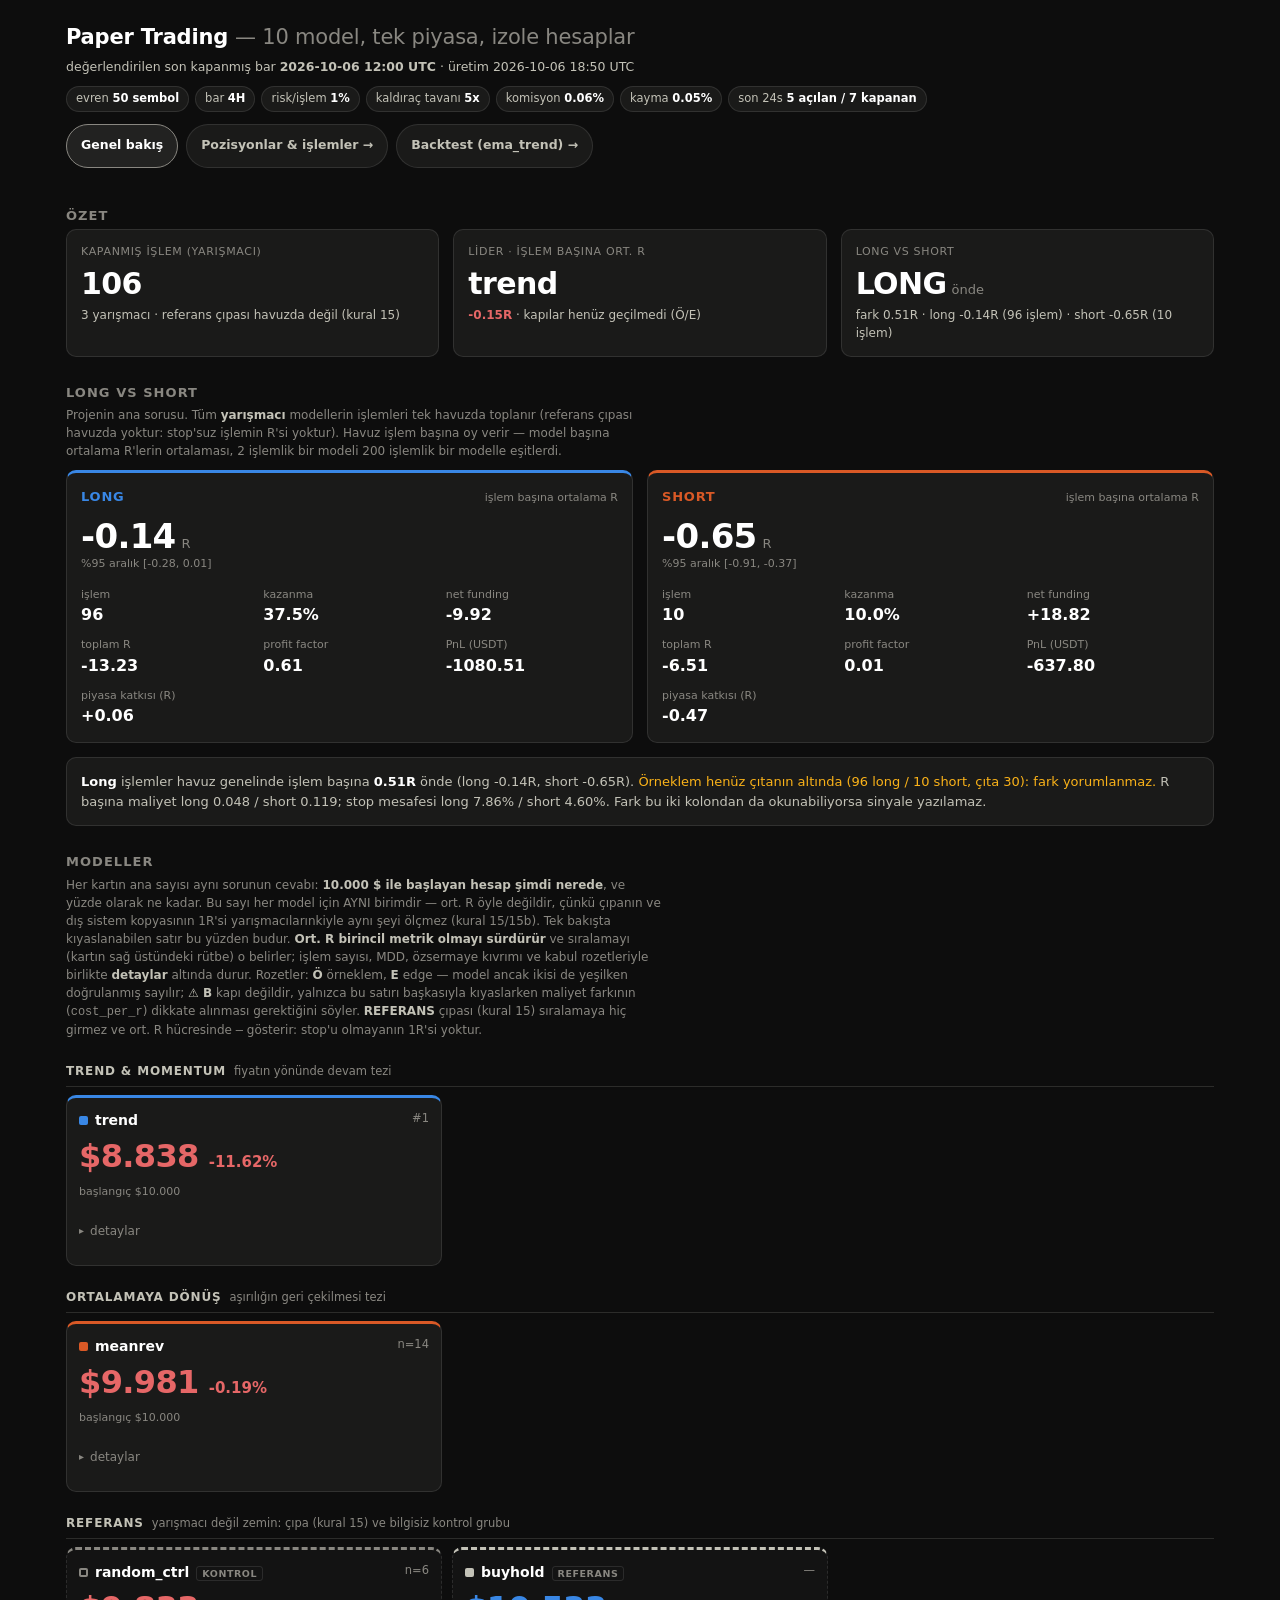
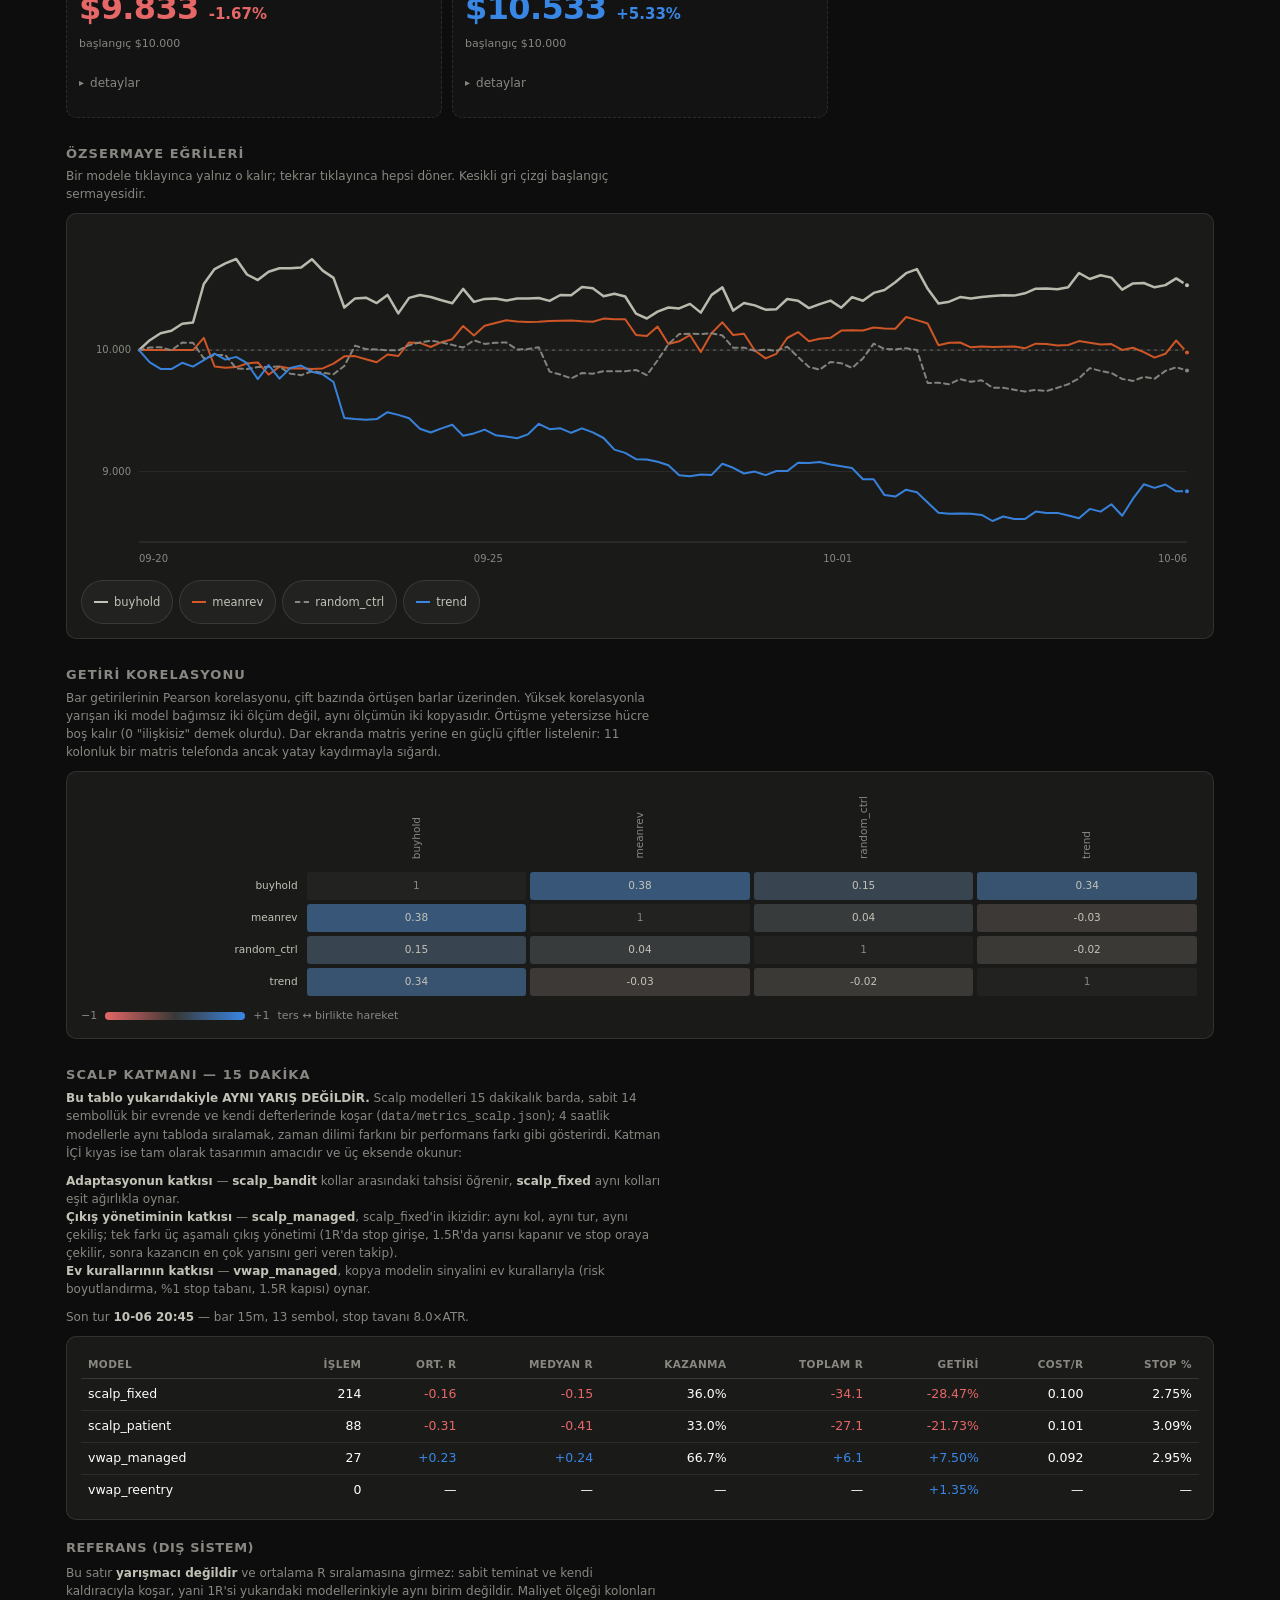
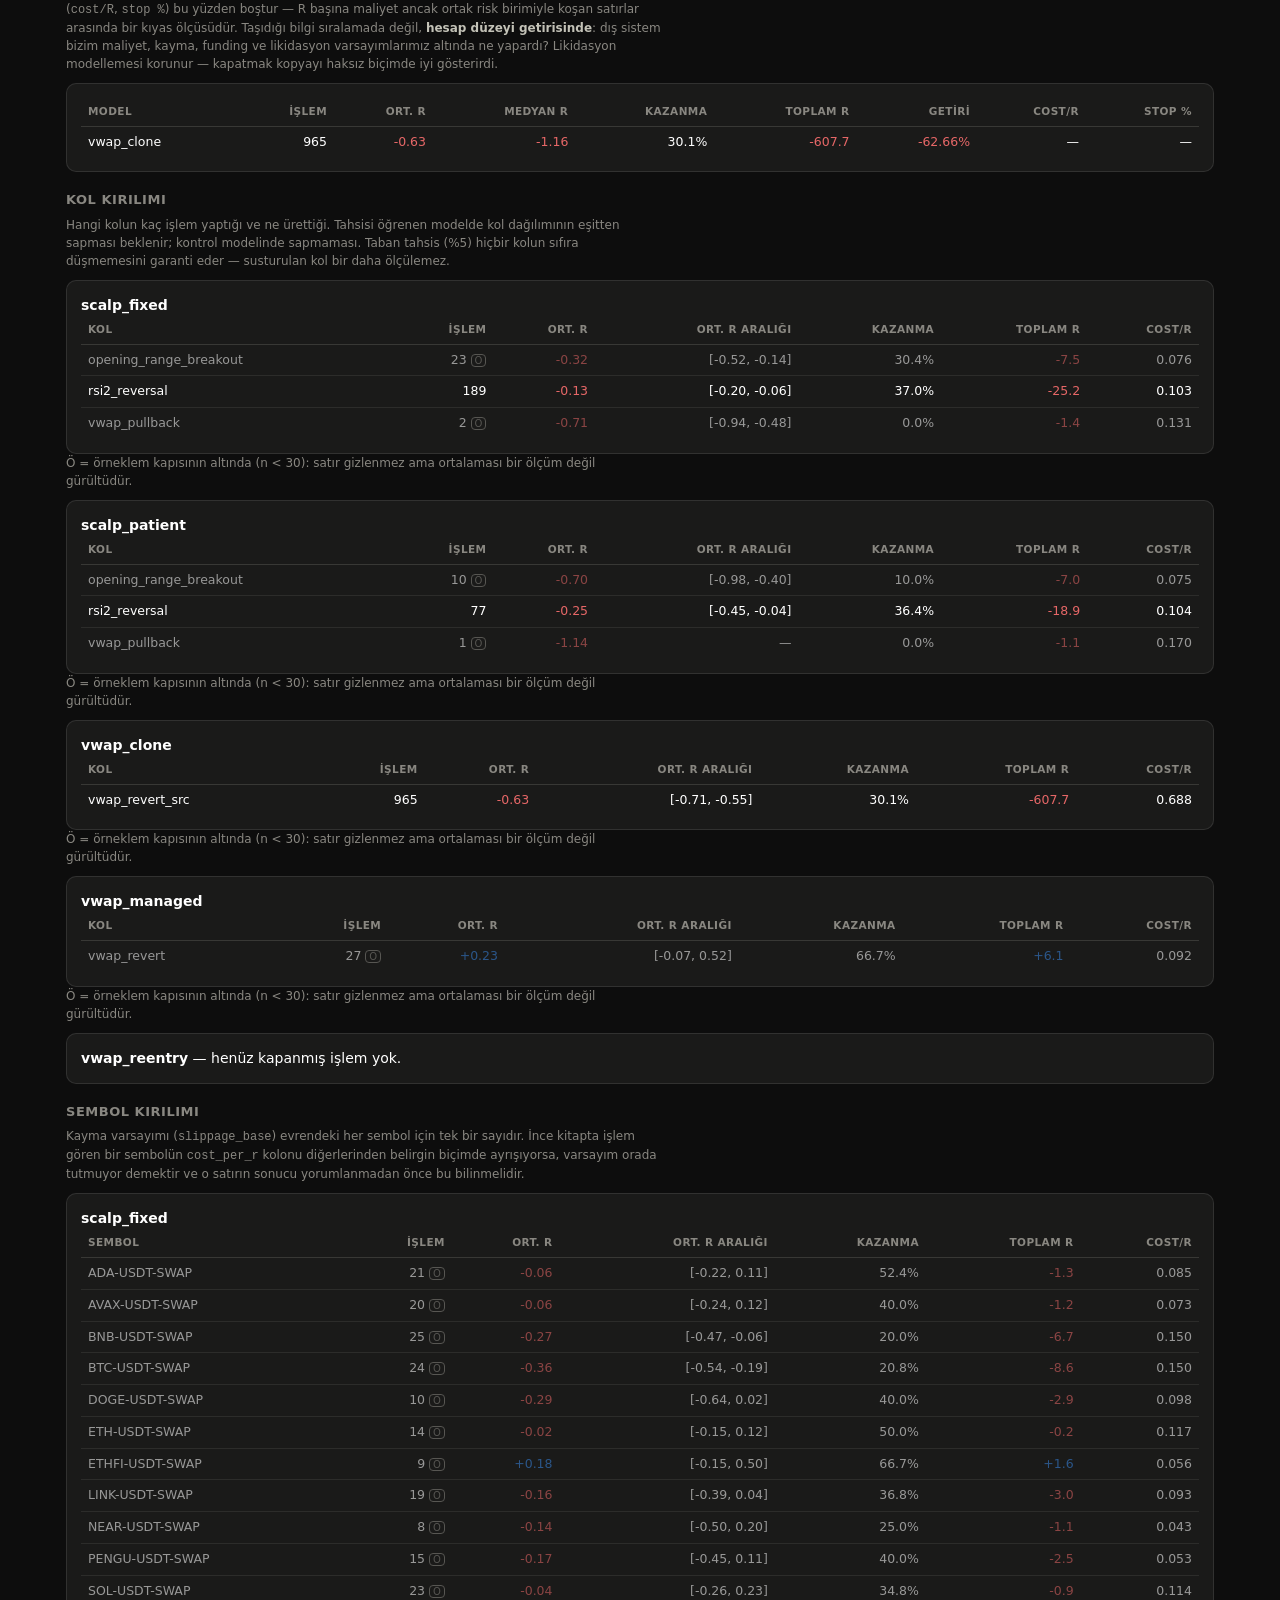
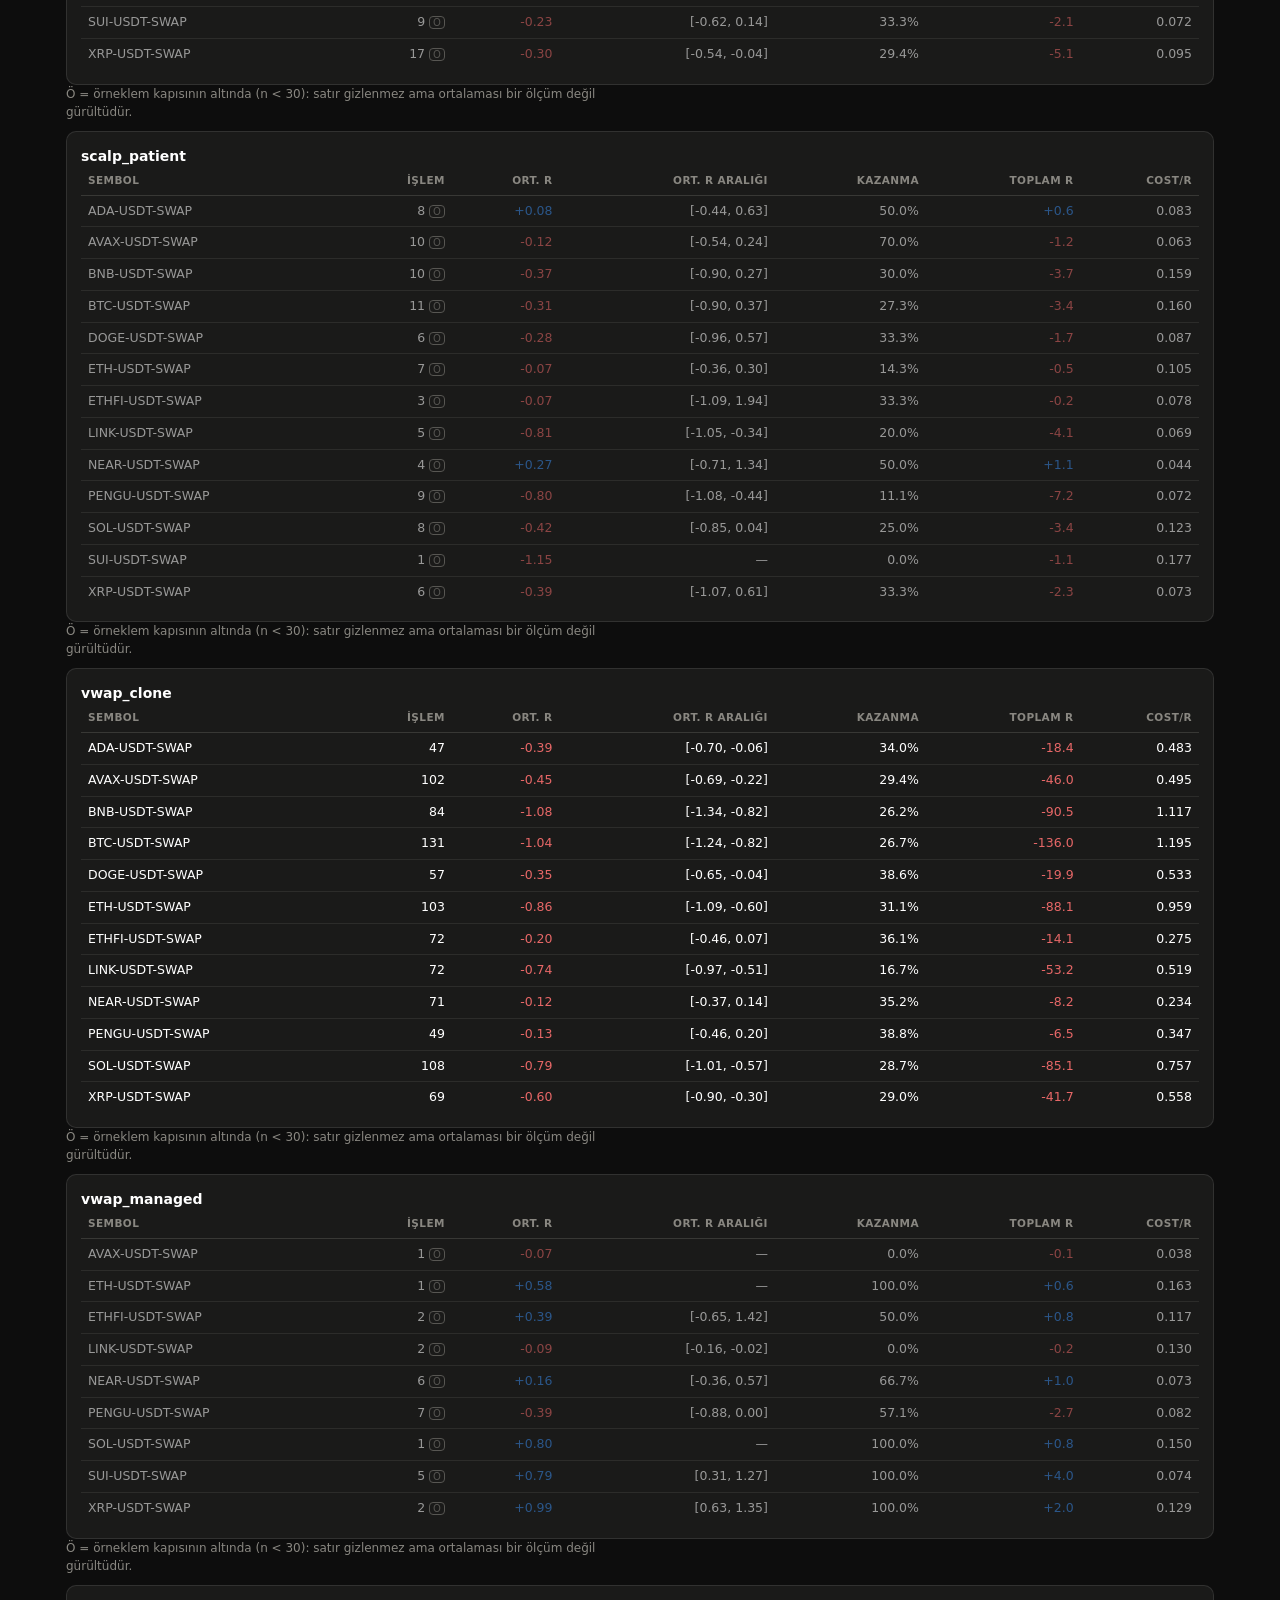
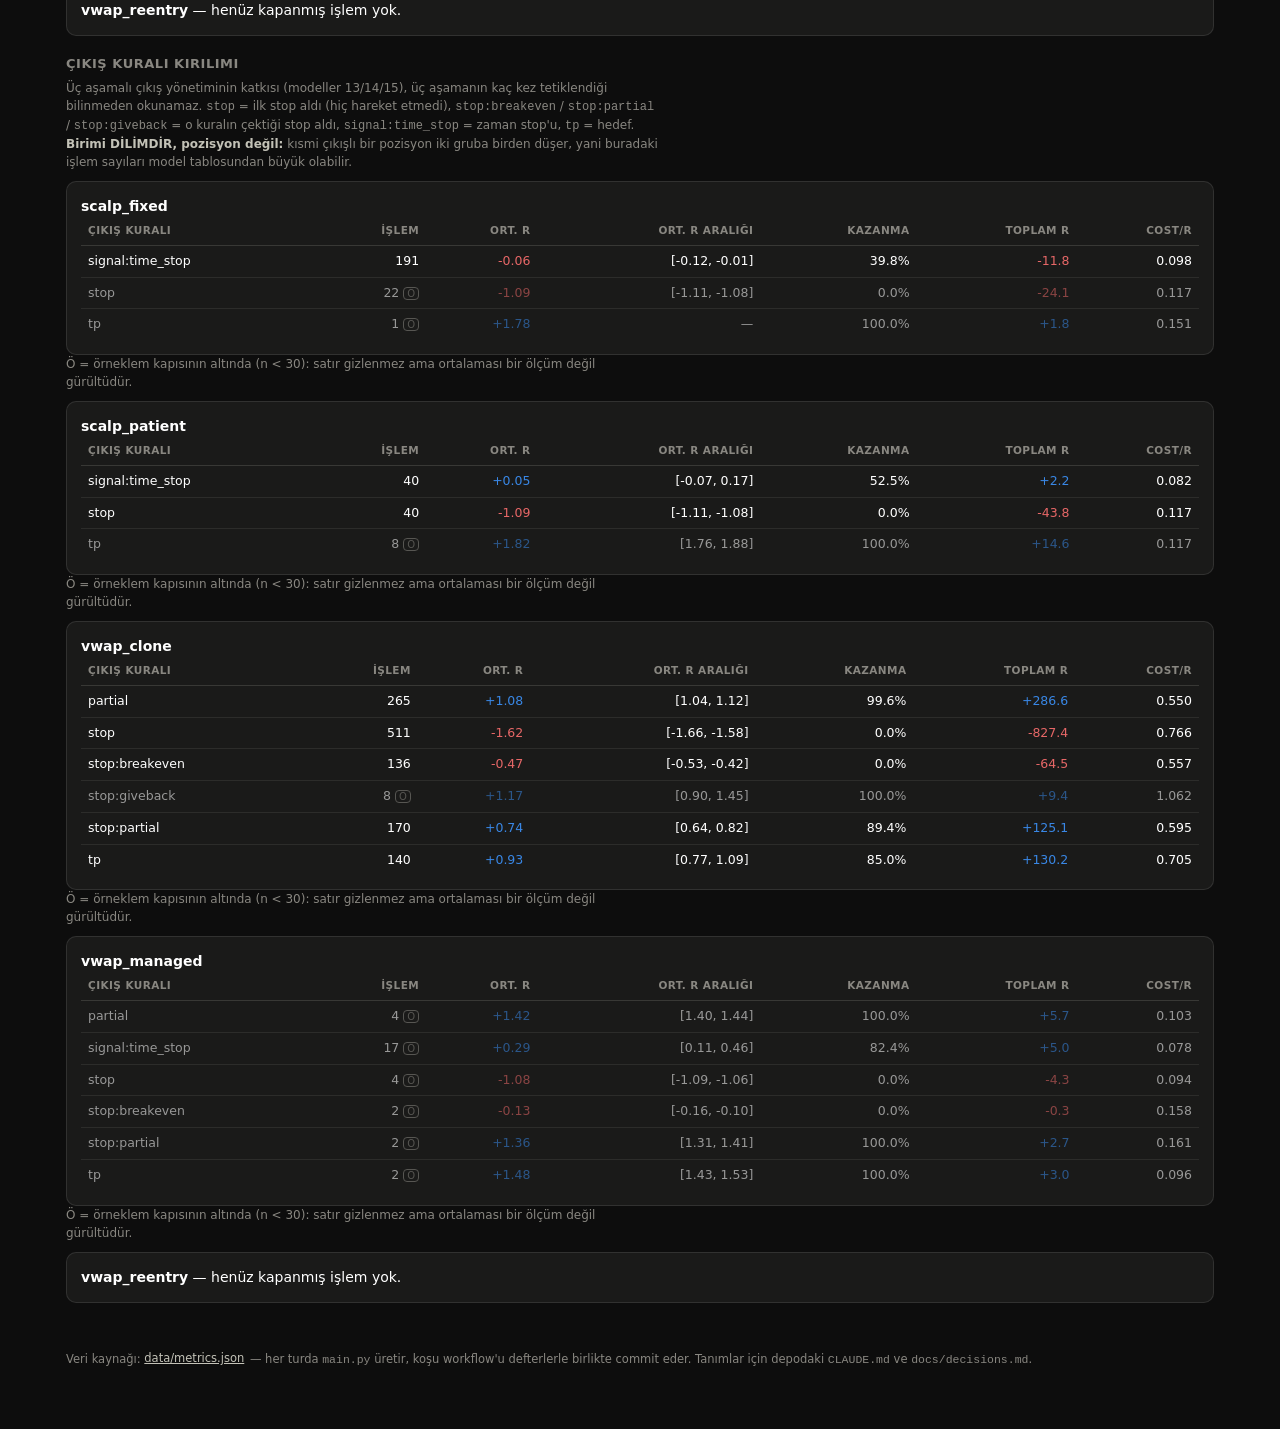
==== commit ba617676: "h1: 1-hour observation layer (vwap_managed + vwap_reentry), run-h1 workflow, per-layer Telegram, sit" ====
--- a/docs/index.html
+++ b/docs/index.html
@@ -357,6 +357,36 @@
       <div id="scalp-exit-rules"></div>
     </section>
 
+    <section id="sec-h1" hidden>
+      <h2>1 saat (H1) — gözlem katmanı</h2>
+      <p class="note">
+        <b>Bu bölüm ne base'in ne scalp'in yarışıdır; hiçbir özette, havuzda ya da sıralamada onlarla
+        toplanmaz.</b> H1 modelleri 1 saatlik barda, scalp ile aynı sabit evrende ve kendi
+        defterlerinde koşar (<code>data/metrics_h1.json</code>).
+        <b>ÖN-KAYITSIZ bir gözlem katmanıdır</b> (karar 59): backtest ve ön-kayıt bilerek yapılmadı,
+        sonuçları bir hipotez testi sayılmaz, çoklu karşılaştırma siciline girmez ve gerçek para için
+        hiçbir eşiği geçmiş anlamına gelmez.
+      </p>
+      <p class="note">
+        <b>Giriş onayının katkısı</b> — <b>vwap_reentry</b>, <b>vwap_managed</b>'in ikizidir:
+        kapılar, stop, hedef, çıkış yönetimi ve evren aynıdır; tek farkı dönüş barının kapanışının
+        bandın İÇİNE girmesi şartıdır (karar 54). Bu bölümde "bar" 1 saattir, yani
+        <code>time_stop_bars: 16</code> = 16 saat ve <code>min_vwap_bars: 8</code> = UTC gününün
+        ilk 8 saati sinyalsizdir.
+      </p>
+      <p class="note" id="h1-stamp"></p>
+      <div class="card wide" id="h1-models"></div>
+      <div class="rows narrow" id="h1-models-cards"></div>
+      <h3 class="sub">Özsermaye eğrisi</h3>
+      <div class="card" id="h1-curve"></div>
+      <h3 class="sub">Kol kırılımı</h3>
+      <div id="h1-arms"></div>
+      <h3 class="sub">Sembol kırılımı</h3>
+      <div id="h1-symbols"></div>
+      <h3 class="sub">Çıkış kuralı kırılımı</h3>
+      <div id="h1-exit-rules"></div>
+    </section>
+
   </main>
 
   <!-- ======================= SEVİYE 2 — MODEL DETAYI ======================= -->
@@ -503,6 +533,7 @@
   renderEquity(d);
   renderCorrelation(d);
   loadScalp();
+  loadH1();
 
   window.addEventListener("hashchange", route);
   el("back").addEventListener("click", (ev) => {
@@ -616,6 +647,111 @@
   renderBreakdown("scalp-arms", (d.breakdowns || {}).arm, "kol", gate);
   renderBreakdown("scalp-symbols", (d.breakdowns || {}).symbol, "sembol", gate);
   renderBreakdown("scalp-exit-rules", (d.breakdowns || {}).exit_rule, "çıkış kuralı", gate);
+}
+
+/* ------------------------------------------------------------------ *
+ * H1 KATMANI (1 saat, GÖZLEM) — AYRI yük, AYRI bölüm (karar 59)
+ *
+ * scalp ile aynı desen: ayrı dosya (`data/metrics_h1.json`), eksik dosya bir arıza değil
+ * henüz olmayan bir ölçümdür ve bölüm gizli kalır. Hiçbir özet kartına, havuza ya da
+ * sıralamaya KATILMAZ: H1 yalnızca kendi bölümünde ve kendi iki modeliyle görünür.
+ * ------------------------------------------------------------------ */
+function loadH1() {
+  fetchPayload("data/metrics_h1.json")
+    .then((d) => { if (d) renderH1(d); })
+    .catch(() => { /* katman henüz koşmadı: bölüm gizli kalır */ });
+}
+
+const H1_COLORS = ["#3987e5", "#d95926", "#199e70", "#c98500"];
+
+function renderH1(d) {
+  el("sec-h1").hidden = false;
+  const models = d.models || [];
+
+  el("h1-stamp").innerHTML =
+    "Son tur <b>" + esc(shortTs(d.as_of)) + "</b> — bar " + esc((d.settings || {}).timeframe || "1H") +
+    ", " + (d.universe_size ?? DASH) + " sembol, stop tavanı " +
+    fmt((d.settings || {}).max_stop_atr_multiple, 1) + "×ATR. <b>Gözlem katmanı: ön-kayıtsız.</b>";
+
+  el("h1-models").innerHTML = '<table class="grid"><thead><tr>' +
+    SCALP_COLUMNS.map((c) => "<th>" + esc(c) + "</th>").join("") + "</tr></thead><tbody>" +
+    models.map((m) => '<tr class="data">' + scalpRow(m).map(([cls, v]) =>
+      '<td class="' + cls + '">' + v + "</td>").join("") + "</tr>").join("") +
+    "</tbody></table>";
+
+  /* Kart: dar ekranda tablo yerine; özsermaye mini eğrisiyle birlikte. */
+  const equity = d.equity || {};
+  el("h1-models-cards").innerHTML = models.map((m, index) => {
+    const name = m.name || m.model;
+    const total = m.total || {}, account = m.account || {};
+    const fields = [
+      ["işlem", total.trades ?? DASH],
+      ["kazanma", pct(total.win_rate)],
+      ["toplam R", fmtSigned(total.total_r, 1)],
+      ["getiri", pctSigned(account.total_return)],
+      ["cost/R", fmt(total.cost_per_r, 3)],
+      ["stop %", pctRaw(total.avg_stop_distance_pct)],
+    ];
+    return '<article class="row">' +
+      '<div class="row-top"><div><span class="row-sym">' + esc(name) + "</span></div>" +
+      '<div style="text-align:right"><div class="row-val ' + signClass(total.avg_r) + '">' +
+      fmtSigned(total.avg_r) + "R</div><div class=\"row-val-sub\">ort. R</div></div></div>" +
+      '<div class="mcard-spark">' + sparkline(equity[name], H1_COLORS[index % H1_COLORS.length], false) + "</div>" +
+      '<div class="row-grid">' + fields.map(([k, v]) =>
+        "<div><span>" + esc(k) + '</span> <b><span class="nw">' + esc(String(v)) + "</span></b></div>").join("") +
+      "</div></article>";
+  }).join("");
+
+  renderH1Curve(d, models);
+
+  const gate = num((d.acceptance || {}).min_trades);
+  renderBreakdown("h1-arms", (d.breakdowns || {}).arm, "kol", gate);
+  renderBreakdown("h1-symbols", (d.breakdowns || {}).symbol, "sembol", gate);
+  renderBreakdown("h1-exit-rules", (d.breakdowns || {}).exit_rule, "çıkış kuralı", gate);
+}
+
+/* İki modelin özsermaye eğrisi: ortak eksen, başlangıç sermayesi kesikli çizgi.
+   Ayrı bir SVG (base'in etkileşimli grafiği değil): H1'in bölümü o grafiğin durumuna
+   (izolasyon, tooltip) bağlanmasın ve ona karışmasın diye. viewBox sabit, genişlik
+   kapsayıcıya uyar: yatay kaydırma yoktur. */
+function renderH1Curve(d, models) {
+  const host = el("h1-curve");
+  const equity = d.equity || {};
+  const names = models.map((m) => m.name || m.model).filter((n) => (equity[n] || []).length > 0);
+  if (!names.length) {
+    host.innerHTML = '<p class="empty">Henüz özsermaye kaydı yok.</p>';
+    return;
+  }
+  const series = names.map((n) => (equity[n] || [])
+    .map(([ts, v]) => [Date.parse(ts), Number(v)])
+    .filter((p) => Number.isFinite(p[0]) && Number.isFinite(p[1])));
+  const initial = num((d.settings || {}).initial_capital);
+  let tMin = Infinity, tMax = -Infinity, vMin = Infinity, vMax = -Infinity;
+  for (const points of series) for (const [t, v] of points) {
+    tMin = Math.min(tMin, t); tMax = Math.max(tMax, t); vMin = Math.min(vMin, v); vMax = Math.max(vMax, v);
+  }
+  if (initial !== null) { vMin = Math.min(vMin, initial); vMax = Math.max(vMax, initial); }
+  if (tMax === tMin) tMax = tMin + 1;
+  const pad = (vMax - vMin) * 0.08 || Math.max(1, vMax * 0.01);
+  vMin -= pad; vMax += pad;
+  const W = 600, H = 200;
+  const x = (t) => ((t - tMin) / (tMax - tMin)) * W;
+  const y = (v) => H - ((v - vMin) / (vMax - vMin)) * H;
+  const base = initial === null ? "" :
+    '<line x1="0" x2="' + W + '" y1="' + y(initial).toFixed(1) + '" y2="' + y(initial).toFixed(1) +
+    '" stroke="var(--ink-muted)" stroke-width="1" stroke-dasharray="3 3" opacity="0.6" vector-effect="non-scaling-stroke"/>';
+  const lines = series.map((points, i) => '<path d="' + points.map(([t, v], k) =>
+    (k ? "L" : "M") + x(t).toFixed(1) + " " + y(v).toFixed(1)).join(" ") +
+    '" fill="none" stroke="' + H1_COLORS[i % H1_COLORS.length] + '" stroke-width="2" ' +
+    'stroke-linejoin="round" vector-effect="non-scaling-stroke"/>').join("");
+  const legend = names.map((n, i) => '<span class="lg"><i style="border-top-color:' +
+    H1_COLORS[i % H1_COLORS.length] + '"></i>' + esc(n) + "</span>").join(" ");
+  host.innerHTML = '<div class="legend">' + legend + "</div>" +
+    '<svg viewBox="0 0 ' + W + " " + H + '" preserveAspectRatio="none" style="width:100%;height:200px" ' +
+    'role="img" aria-label="H1 özsermaye eğrisi">' + base + lines + "</svg>" +
+    '<p class="note">Aralık ' + esc(shortTs(new Date(tMin).toISOString())) + " → " +
+    esc(shortTs(new Date(tMax).toISOString())) + "; özsermaye " + fmt(vMin + pad, 0) + " … " +
+    fmt(vMax - pad, 0) + " USDT.</p>";
 }
 
 const BREAKDOWN_COLUMNS = ["işlem", "ort. R", "ort. R aralığı", "kazanma", "toplam R", "cost/R"];
